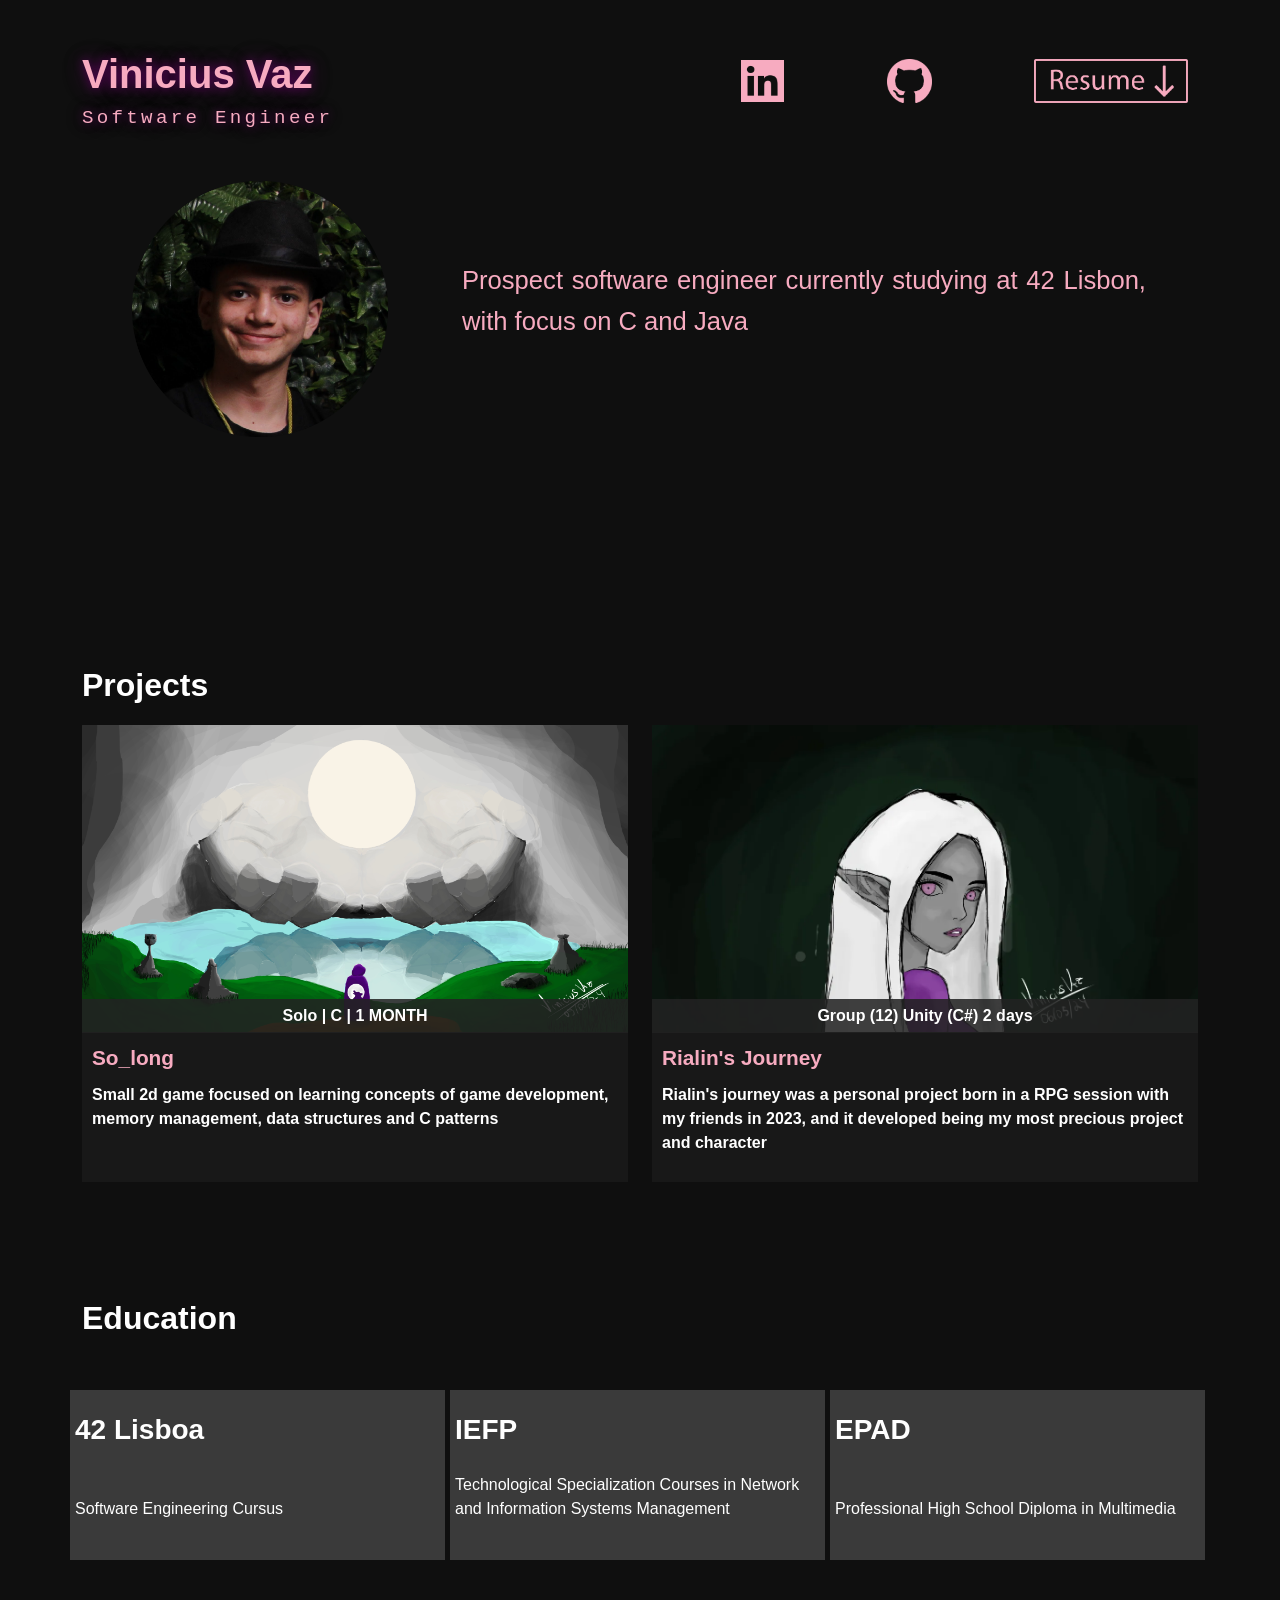
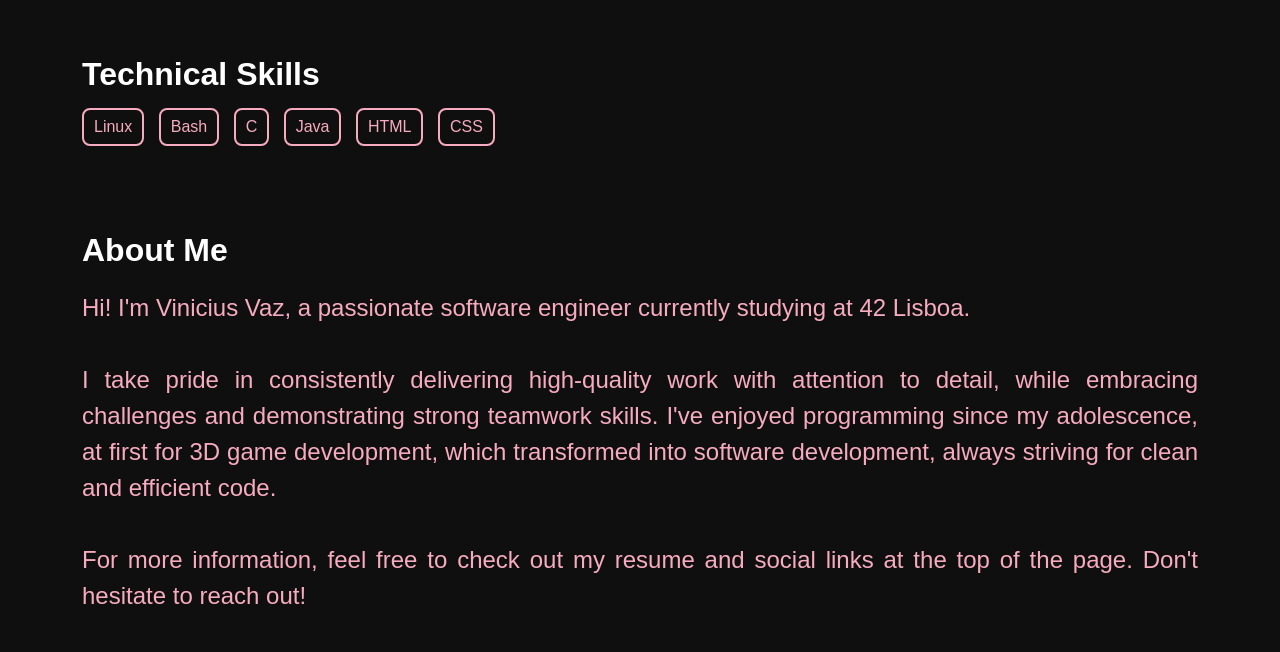
==== index.html @ 3fd7a165 "Add files via upload" ====
<!DOCTYPE html>
<html lang="en">
<head>
  <meta charset="UTF-8">
  <meta name="viewport" content="width=device-width, initial-scale=1.0">
  <title>Vinicius Vaz | Software Engineer Portfolio</title>
  <!-- Bootstrap CSS -->
  <link href="https://cdn.jsdelivr.net/npm/bootstrap@5.1.3/dist/css/bootstrap.min.css" rel="stylesheet">
  <link rel="icon" href="logo.ico" type="image/x-icon">
  <style>
    body {
      background-color: #0f0f0f;
      color: #f7abc0;
      font-family: Arial, Helvetica, sans-serif;
      padding-bottom: 3%;
    }

    .description-box .title a {
      color: #f7abc0;
      text-decoration: none;
    }

    .header_vinicius {
      font-size: 2.5rem;
      font-weight: bold;
      text-shadow: 0 0 10px rgba(128, 0, 128, 0.6), 0 0 20px rgba(128, 0, 128, 0.4), 0 0 30px rgba(128, 0, 128, 0.2);
    }

    .header_games {
        font-family: monospace;
        font-weight: 10;
        letter-spacing: 0.17em;
        font-size: larger;
        text-shadow: 0 0 10px rgba(128, 0, 128, 0.6), 0 0 20px rgba(128, 0, 128, 0.4), 0 0 30px rgba(128, 0, 128, 0.2);
    }

    .left-align {
        text-align: left;
        margin-top: 20px;
    }

    .row {
        margin-top: 0;
    }

    .col-md-12 {
        padding-top: 0;
        padding-bottom: 0;
        margin-top: 0;
    }

    .linkedin img{
        width: 100%;
        max-width: 30%;
        height: auto;
        transition: all 0.3s ease;
        margin-top: 0;
        margin-right: -9em;
    }

    .github img {
        width: 100%;
        max-width: 30%;
        height: auto;
        transition: all 0.3s ease;
        margin-top: 0;
        margin-right: -5em;
    }

    .resume img {
        width: 100%;
        max-width: 60%;
        height: auto;
        transition: all 0.3s ease;
        margin-top: 0;
    }

    .linkedin img, .github img, .resume img {
        transition: all 0.3s ease;
        margin-right: 10px;
    }

    .linkedin img:hover, .github img:hover, .resume img:hover {
        filter: brightness(1.5); 
        cursor: pointer;
    }

    @media (max-width: 576px) {
        .icon-container {
            margin-top: 10px;
        }
    }

    .pfp img {
      width: 100%;
      max-width: 16rem;
      height: auto;
    }

    .cover {
        font-size: 1.6rem;
        text-align: justify;
        line-height: 1.6;
        padding-right: 4rem;
    }

    .link img {
        width: 100%;
        max-width: 55rem;
        height: auto;
        margin-top: 1rem;
    }

    .projects_title {
        margin-top: 11rem;
        font-size: 2rem;
        font-weight: bold;
    }

    .link {
      margin-bottom: 2rem;
    }

    .image-container {
        position: relative;
    }

    .image-container img {
        width: 100%;
        height: auto;
    }

    .overlay {
        position: absolute;
        bottom: 9.3rem;
        left: 0;
        right: 0;
        background-color: rgba(34, 34, 34, 0.86);
        color: white;
        text-align: center;
        padding: 5px;
        font-weight: bold;
        z-index: 1;
    }

    .description-box {
        background-color: rgb(24, 24, 24);
        color: white;
        padding: 10px;
        text-align: left;
        font-weight: bold;
        width: 100%;
        height: 150px;
        max-height: 150px;
        overflow: hidden;
    }

    .description-box .title {
        font-size: 1.3rem;
        margin-bottom: 10px;
        font-weight: bold;
        color: #f7abc0;
    }

    .description-box .desc {
        font-size: 1rem;
        line-height: 1.5;
        overflow: hidden;
    }

    .education-cards-container {
        display: flex;
        flex-direction: column;
        align-items: center;
    }

    @media (min-width: 992px) {
        .education-cards-container {
            flex-direction: row;
            justify-content: space-between;
        }

        .education-card {
            flex: 1 1 30%;
            max-width: 30%;
            margin-bottom: 0;
            width: 70%;
        }
    }

    .education-card {
        background-color: rgb(58, 58, 58);
        color: white;
        padding: 2%;
        margin-bottom: 10px;
        max-width: 100%;
        min-height: 170px;
        display: flex;
        flex-direction: column;
        justify-content: space-between;
        margin-right: 5px;
        padding-left: 5px;
        padding-right: 5px;
    }

    .skill-box {
      display: inline-block;
      border: 2px solid #f7abc0;
      border-radius: 8px;
      padding: 5px 10px;
      margin-right: 10px;
      margin-top: 10px;
      color: #f7abc0;
    }

    .abt {
      font-size: x-large;
      text-align: justify;
    }
  </style>
</head>

<body>
  <div class="container">
    <!-- Header -->
    <div class="row align-items-center mt-4">
        <div class="col-md-6 left-align">
            <div class="header_vinicius">Vinicius Vaz</div>
            <div class="header_games">Software Engineer</div>
        </div>
        <div class="col-md-6 text-end text-md-end text-sm-start d-flex justify-content-end justify-content-sm-start align-items-center icon-container" style="margin-top: 5px;">
            <a href="https://www.linkedin.com/in/vinicius-vaz-02a966240/" class="linkedin" target="_blank"><img src="Linkedin.png" alt="LinkedIn"></a>
            <a href="https://github.com/zeromeia0" class="github" target="_blank"><img src="github.png" alt="GitHub"></a>
            <a href="Vinicius_Vaz_CV.pdf" class="resume" target="_blank"><img src="resume.png" alt="Resume"></a>
        </div>
    </div>

    <!-- Cover Letter -->
    <div class="row align-items-center mt-5">
      <div class="col-md-4 col-12 text-center pfp"><img src="pfp.png" alt="Profile Picture"></div>
      <div class="col-md-8 col-12 cover">
        <p>Prospect software engineer currently studying at 42 Lisbon, with focus on C and Java</p>
      </div>
    </div>

    <!-- Projects Section -->
    <div class="row mt-5">
        <div class="col-12 text-white projects_title">Projects</div>

        <div class="col-md-6 link">
            <div class="image-container">
                <img src="Rialin Statue Exported.jpg" alt="Project 1">
                <div class="overlay">Solo | C | 1 MONTH</div>
                <div class="description-box">
                    <div class="title"><a href="https://github.com/zeromeia0/so_long" target="_blank">So_long</a></div>
                    <div class="desc">Small 2d game focused on learning concepts of game development, memory management, data structures and C patterns</div>
                </div>
            </div>
        </div>

        <div class="col-md-6 link">
            <div class="image-container">
                <img src="Rialin Face.webp" alt="Project 2">
                <div class="overlay">Group (12) Unity (C#) 2 days</div>
                <div class="description-box">
                    <div class="title">Rialin's Journey</div>
                    <div class="desc">Rialin's journey was a personal project born in a RPG session with my friends in 2023, and it developed being my most precious project and character</div>
                </div>
            </div>
        </div>
    </div>

    <!-- Education Section -->
    <div class="row mt-5">
        <div class="col-12 text-white projects_title" style="margin-top: 2rem;">Education</div>
    </div>
    <div class="row mt-5 education-cards-container">
        <div class="col-12 col-md-4 education-card">
            <h3 style="font-weight: bold;">42 Lisboa</h3>
            <p>Software Engineering Cursus</p>
        </div>
        <div class="col-12 col-md-4 education-card">
            <h3 style="font-weight: bold;">IEFP</h3>
            <p>Technological Specialization Courses in Network and Information Systems Management</p>
        </div>
        <div class="col-12 col-md-4 education-card">
            <h3 style="font-weight: bold;">EPAD</h3>
            <p>Professional High School Diploma in Multimedia</p>
        </div>
    </div>

    <!-- Skills Section -->
    <div class="row mt-5 text-white skills">
        <div class="col-12 text-white projects_title" style="margin-top: 2rem;">Technical Skills</div>
        <div class="col-md-12">
          <div class="skill-box">Linux</div>
          <div class="skill-box">Bash</div>
          <div class="skill-box">C</div>
          <div class="skill-box">Java</div>
          <div class="skill-box">HTML</div>
          <div class="skill-box">CSS</div>
        </div>
    </div>

    <!-- About Me Section -->
    <div class="row mt-5 abt">
        <div class="col-12 text-white projects_title" style="margin-top: 2rem; padding-bottom: 1rem;">About Me</div>
        <div class="col-12">Hi! I'm Vinicius Vaz, a passionate software engineer currently studying at 42 Lisboa.<br><br>
          I take pride in consistently delivering high-quality work with attention to detail, while embracing challenges and demonstrating strong teamwork skills. I've enjoyed programming since my adolescence, at first for 3D game development, which transformed into software development, always striving for clean and efficient code.
          <br><br>For more information, feel free to check out my resume and social links at the top of the page. Don't hesitate to reach out!
        </div>
    </div>
  </div>

  <!-- Bootstrap JS -->
  <script src="https://cdn.jsdelivr.net/npm/bootstrap@5.1.3/dist/js/bootstrap.bundle.min.js"></script>
</body>
</html>
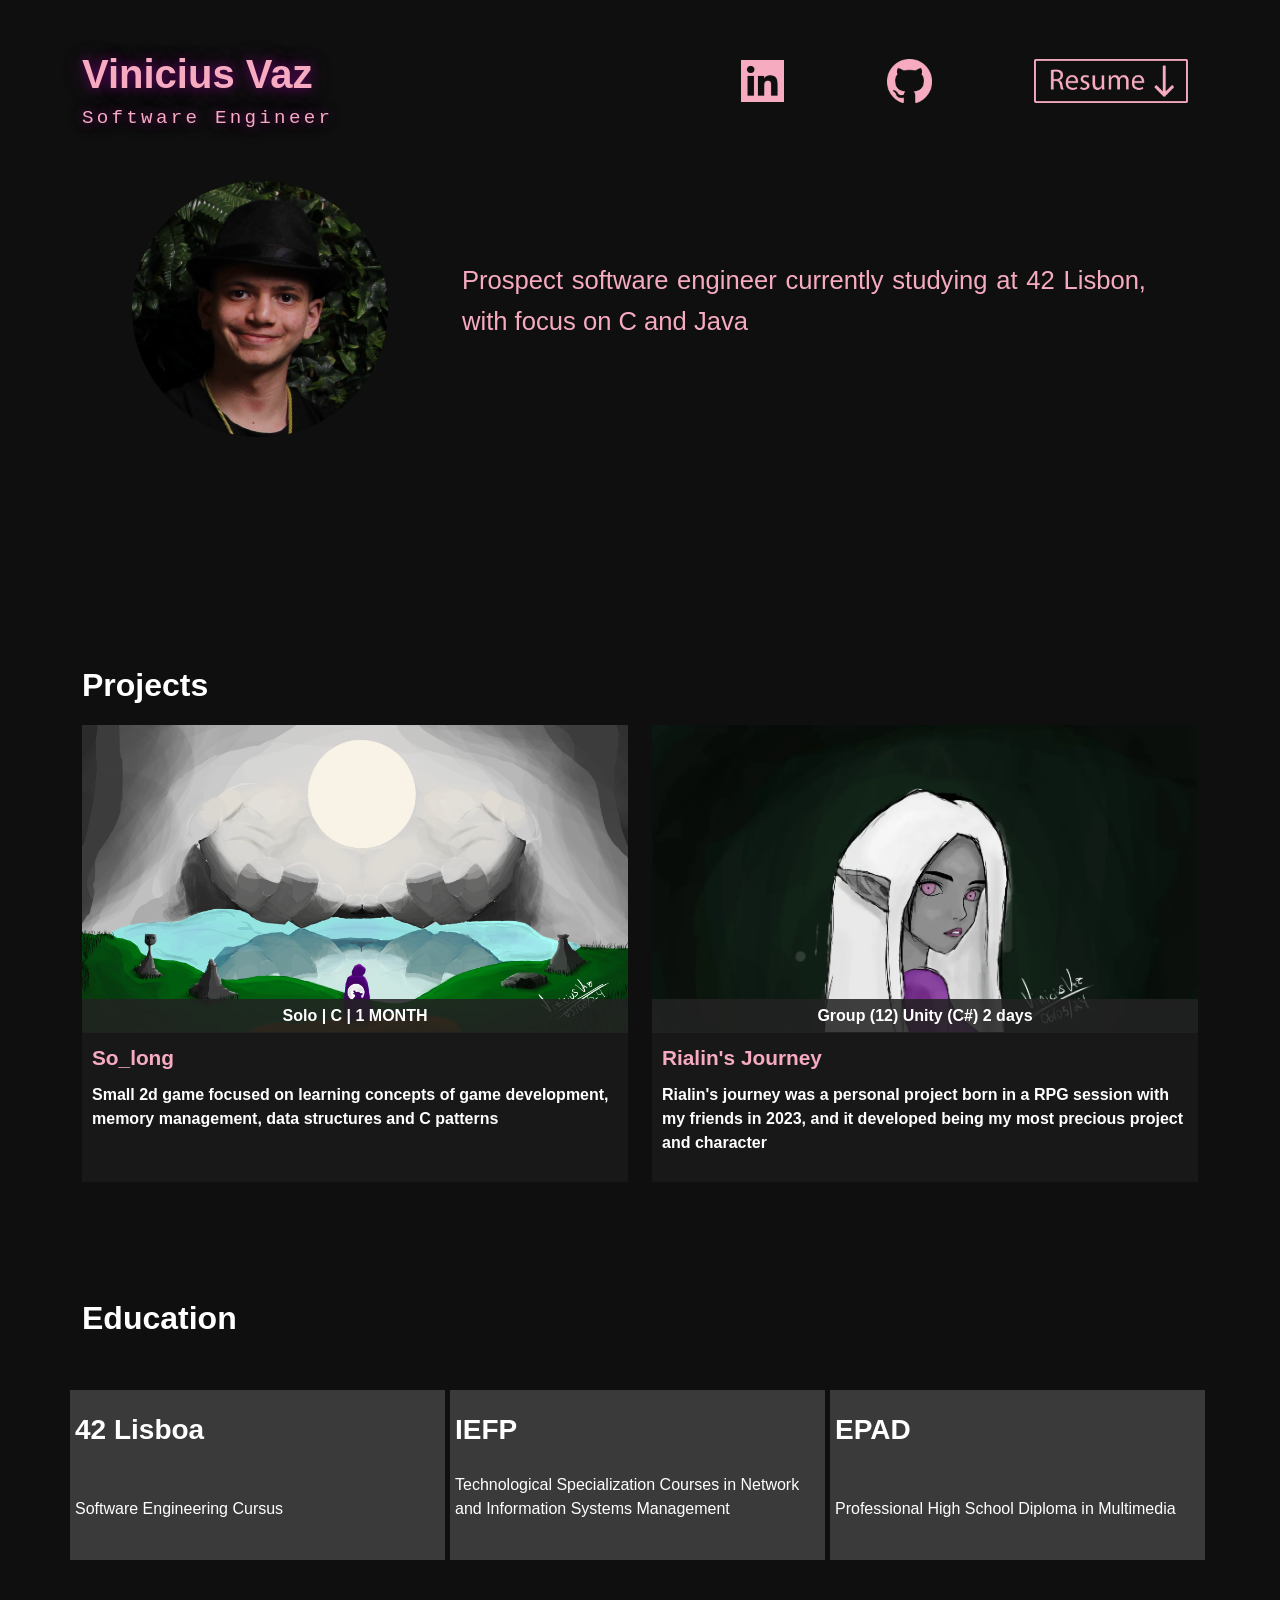
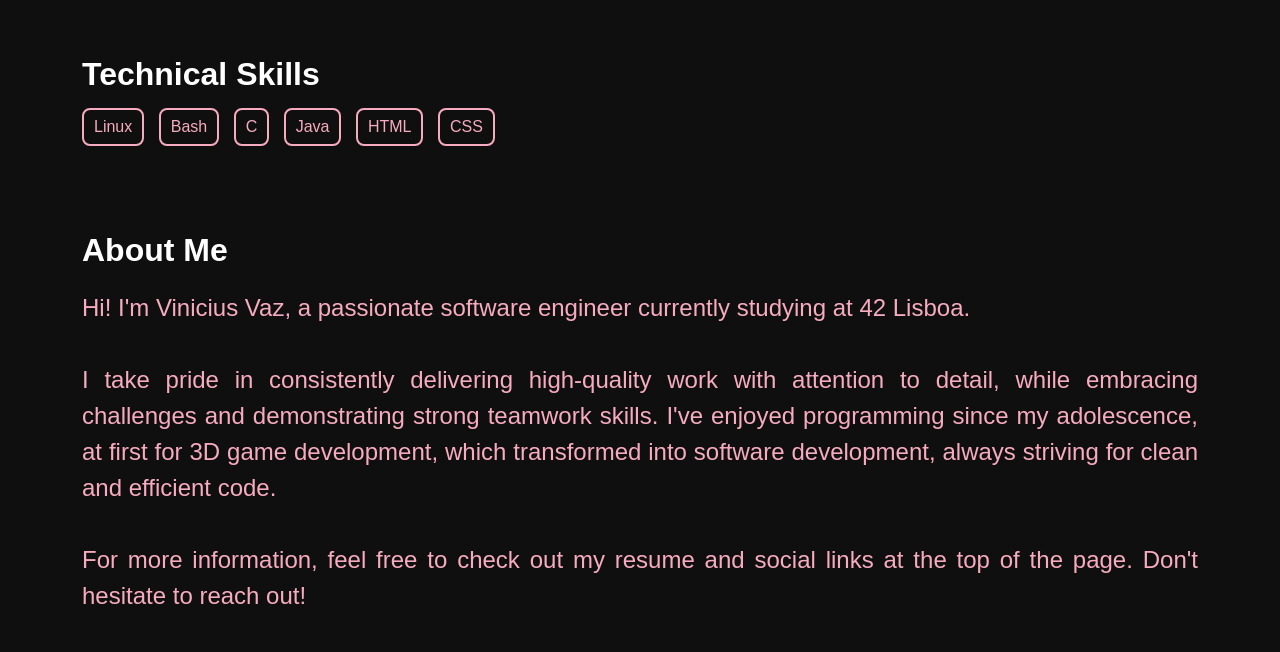
==== commit 73ddadff: "Update index.html" ====
--- a/index.html
+++ b/index.html
@@ -4,7 +4,7 @@
   <meta charset="UTF-8">
   <meta name="viewport" content="width=device-width, initial-scale=1.0">
   <title>Vinicius Vaz | Software Engineer Portfolio</title>
-  <!-- Bootstrap CSS -->
+  <!-- Bootstrap Stuff-->
   <link href="https://cdn.jsdelivr.net/npm/bootstrap@5.1.3/dist/css/bootstrap.min.css" rel="stylesheet">
   <link rel="icon" href="logo.ico" type="image/x-icon">
   <style>
@@ -235,7 +235,7 @@
         </div>
     </div>
 
-    <!-- Cover Letter -->
+    <!-- Cover-->
     <div class="row align-items-center mt-5">
       <div class="col-md-4 col-12 text-center pfp"><img src="pfp.png" alt="Profile Picture"></div>
       <div class="col-md-8 col-12 cover">
@@ -243,7 +243,7 @@
       </div>
     </div>
 
-    <!-- Projects Section -->
+    <!-- Projects -->
     <div class="row mt-5">
         <div class="col-12 text-white projects_title">Projects</div>
 
@@ -270,7 +270,7 @@
         </div>
     </div>
 
-    <!-- Education Section -->
+    <!-- Education-->
     <div class="row mt-5">
         <div class="col-12 text-white projects_title" style="margin-top: 2rem;">Education</div>
     </div>
@@ -289,7 +289,7 @@
         </div>
     </div>
 
-    <!-- Skills Section -->
+    <!-- Skills-->
     <div class="row mt-5 text-white skills">
         <div class="col-12 text-white projects_title" style="margin-top: 2rem;">Technical Skills</div>
         <div class="col-md-12">
@@ -302,7 +302,7 @@
         </div>
     </div>
 
-    <!-- About Me Section -->
+    <!-- About Me -->
     <div class="row mt-5 abt">
         <div class="col-12 text-white projects_title" style="margin-top: 2rem; padding-bottom: 1rem;">About Me</div>
         <div class="col-12">Hi! I'm Vinicius Vaz, a passionate software engineer currently studying at 42 Lisboa.<br><br>
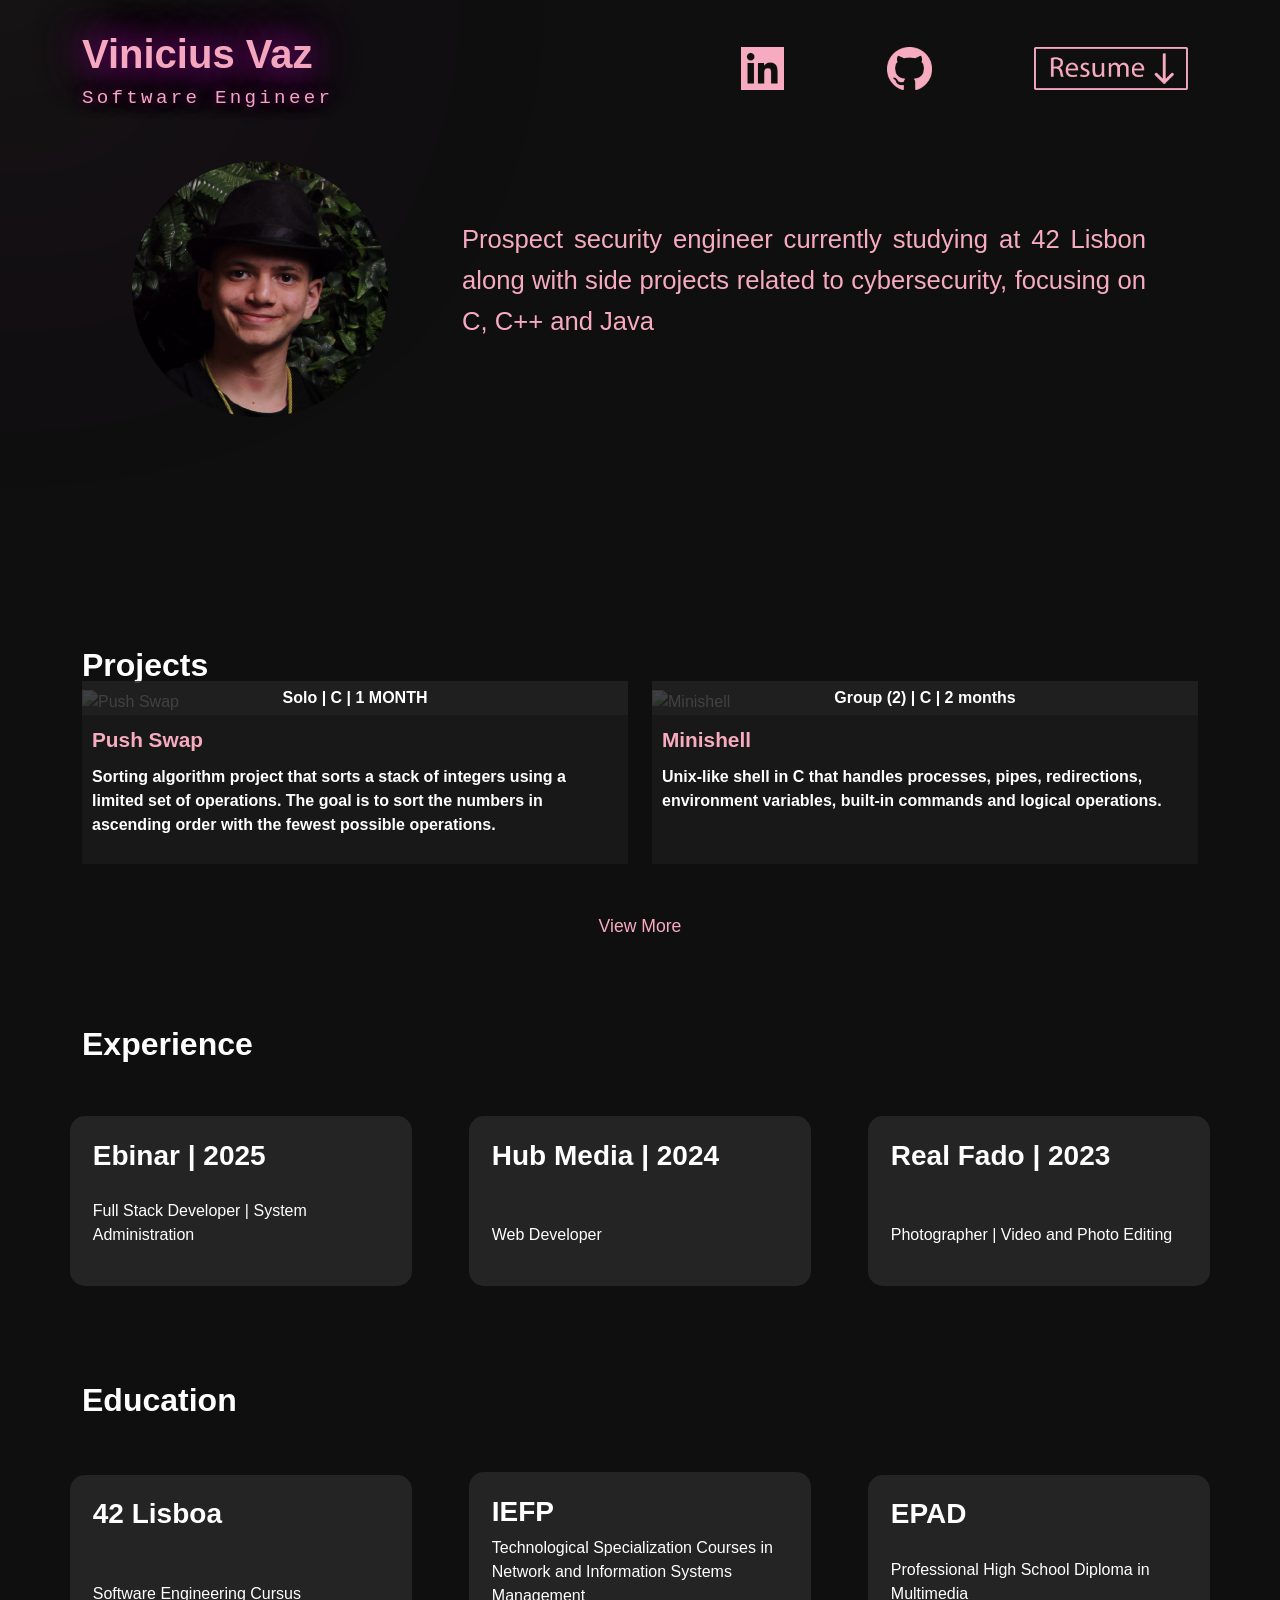
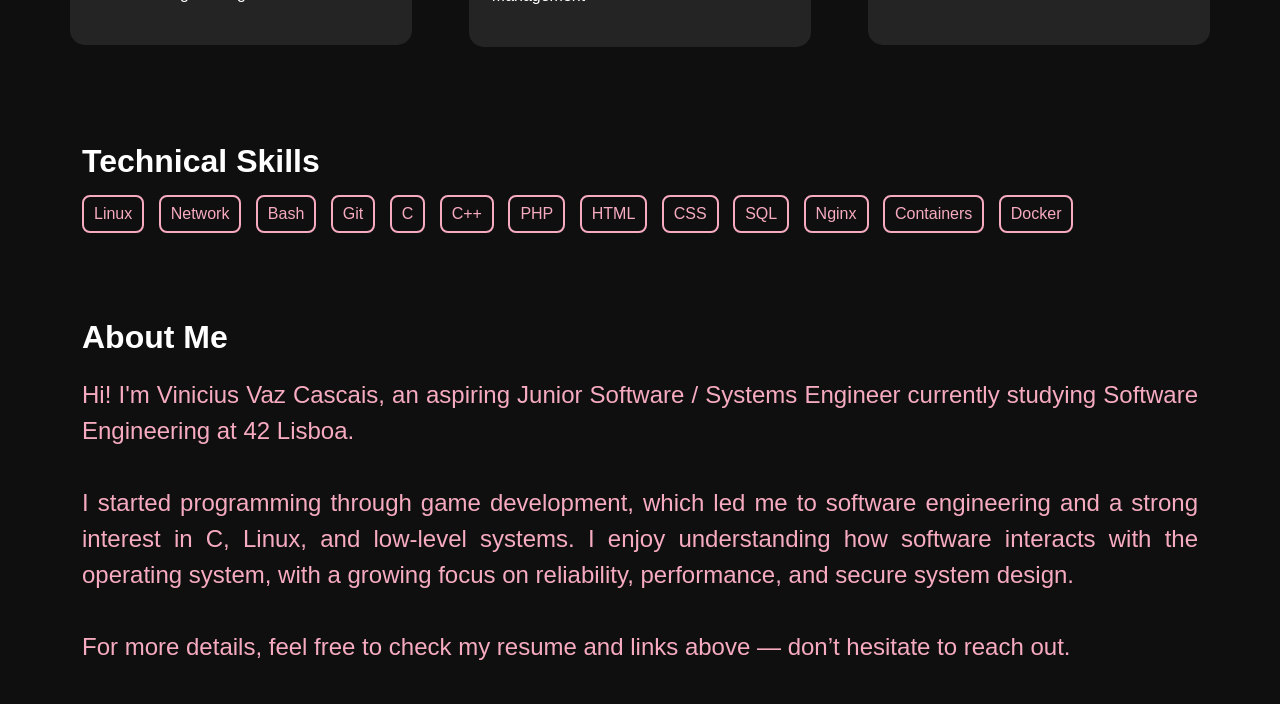
==== commit 05bbb9e0: "Refactor index.html structure and styles" ====
--- a/index.html
+++ b/index.html
@@ -1,12 +1,11 @@
 <!DOCTYPE html>
 <html lang="en">
 <head>
-  <meta charset="UTF-8">
-  <meta name="viewport" content="width=device-width, initial-scale=1.0">
+  <meta charset="UTF-8" />
+  <meta name="viewport" content="width=device-width, initial-scale=1.0"/>
   <title>Vinicius Vaz | Software Engineer Portfolio</title>
-  <!-- Bootstrap Stuff-->
-  <link href="https://cdn.jsdelivr.net/npm/bootstrap@5.1.3/dist/css/bootstrap.min.css" rel="stylesheet">
-  <link rel="icon" href="logo.ico" type="image/x-icon">
+  <link href="https://cdn.jsdelivr.net/npm/bootstrap@5.1.3/dist/css/bootstrap.min.css" rel="stylesheet"/>
+  <link rel="icon" href="logo.ico" type="image/x-icon"/>
   <style>
     body {
       background-color: #0f0f0f;
@@ -14,195 +13,119 @@
       font-family: Arial, Helvetica, sans-serif;
       padding-bottom: 3%;
     }
-
-    .description-box .title a {
-      color: #f7abc0;
-      text-decoration: none;
-    }
-
     .header_vinicius {
       font-size: 2.5rem;
       font-weight: bold;
-      text-shadow: 0 0 10px rgba(128, 0, 128, 0.6), 0 0 20px rgba(128, 0, 128, 0.4), 0 0 30px rgba(128, 0, 128, 0.2);
-    }
-
+      text-shadow: 0 0 30px rgba(128, 0, 128, 0.9),
+                   0 0 40px rgba(128, 0, 128, 0.7),
+                   0 0 50px rgba(128, 0, 128, 0.5);
+    }
     .header_games {
-        font-family: monospace;
-        font-weight: 10;
-        letter-spacing: 0.17em;
-        font-size: larger;
-        text-shadow: 0 0 10px rgba(128, 0, 128, 0.6), 0 0 20px rgba(128, 0, 128, 0.4), 0 0 30px rgba(128, 0, 128, 0.2);
-    }
-
-    .left-align {
-        text-align: left;
-        margin-top: 20px;
-    }
-
-    .row {
-        margin-top: 0;
-    }
-
-    .col-md-12 {
-        padding-top: 0;
-        padding-bottom: 0;
-        margin-top: 0;
-    }
-
-    .linkedin img{
-        width: 100%;
-        max-width: 30%;
-        height: auto;
-        transition: all 0.3s ease;
-        margin-top: 0;
-        margin-right: -9em;
-    }
-
-    .github img {
-        width: 100%;
-        max-width: 30%;
-        height: auto;
-        transition: all 0.3s ease;
-        margin-top: 0;
-        margin-right: -5em;
-    }
-
+      font-family: monospace;
+      letter-spacing: 0.17em;
+      font-size: larger;
+      text-shadow: 0 0 10px rgba(128, 0, 128, 0.6),
+                   0 0 20px rgba(128, 0, 128, 0.4),
+                   0 0 30px rgba(128, 0, 128, 0.2);
+    }
+    .linkedin img, .github img, .resume img {
+      max-width: 30%;
+      height: auto;
+      margin-right: 10px;
+      transition: 0.3s ease;
+    }
     .resume img {
-        width: 100%;
-        max-width: 60%;
-        height: auto;
-        transition: all 0.3s ease;
-        margin-top: 0;
-    }
-
-    .linkedin img, .github img, .resume img {
-        transition: all 0.3s ease;
-        margin-right: 10px;
-    }
-
+      max-width: 60%;
+    }
     .linkedin img:hover, .github img:hover, .resume img:hover {
-        filter: brightness(1.5); 
-        cursor: pointer;
-    }
-
-    @media (max-width: 576px) {
-        .icon-container {
-            margin-top: 10px;
-        }
-    }
-
+      filter: brightness(1.5);
+      cursor: pointer;
+    }
     .pfp img {
+      max-width: 16rem;
       width: 100%;
-      max-width: 16rem;
-      height: auto;
-    }
-
+    }
     .cover {
-        font-size: 1.6rem;
-        text-align: justify;
-        line-height: 1.6;
-        padding-right: 4rem;
-    }
-
-    .link img {
-        width: 100%;
-        max-width: 55rem;
-        height: auto;
-        margin-top: 1rem;
-    }
-
+      font-size: 1.6rem;
+      text-align: justify;
+      line-height: 1.6;
+      padding-right: 4rem;
+    }
     .projects_title {
-        margin-top: 11rem;
-        font-size: 2rem;
-        font-weight: bold;
-    }
-
+      margin-top: 11rem;
+      font-size: 2rem;
+      font-weight: bold;
+    }
     .link {
       margin-bottom: 2rem;
     }
-
     .image-container {
-        position: relative;
-    }
-
+      position: relative;
+    }
     .image-container img {
-        width: 100%;
-        height: auto;
-    }
-
+      width: 100%;
+      height: auto;
+    }
     .overlay {
-        position: absolute;
-        bottom: 9.3rem;
-        left: 0;
-        right: 0;
-        background-color: rgba(34, 34, 34, 0.86);
-        color: white;
-        text-align: center;
-        padding: 5px;
-        font-weight: bold;
-        z-index: 1;
-    }
-
+      position: absolute;
+      bottom: 9.3rem;
+      left: 0;
+      right: 0;
+      background-color: rgba(34, 34, 34, 0.86);
+      color: white;
+      text-align: center;
+      padding: 5px;
+      font-weight: bold;
+      z-index: 1;
+    }
     .description-box {
-        background-color: rgb(24, 24, 24);
-        color: white;
-        padding: 10px;
-        text-align: left;
-        font-weight: bold;
-        width: 100%;
-        height: 150px;
-        max-height: 150px;
-        overflow: hidden;
-    }
-
+      background-color: rgb(24, 24, 24);
+      
+      padding: 10px;
+      text-align: left;
+      font-weight: bold;
+      height: 150px;
+      overflow: hidden;
+    }
     .description-box .title {
-        font-size: 1.3rem;
-        margin-bottom: 10px;
-        font-weight: bold;
-        color: #f7abc0;
-    }
-
+      font-size: 1.3rem;
+      margin-bottom: 10px;
+      color: #f7abc0;
+    }
+    .description-box .title a {
+      color: #f7abc0;
+      text-decoration: none;
+    }
     .description-box .desc {
-        font-size: 1rem;
-        line-height: 1.5;
-        overflow: hidden;
-    }
-
+      font-size: 1rem;
+      line-height: 1.5;
+    }
     .education-cards-container {
-        display: flex;
-        flex-direction: column;
-        align-items: center;
-    }
-
+      display: flex;
+      flex-direction: column;
+      align-items: center;
+    }
     @media (min-width: 992px) {
-        .education-cards-container {
-            flex-direction: row;
-            justify-content: space-between;
-        }
-
-        .education-card {
-            flex: 1 1 30%;
-            max-width: 30%;
-            margin-bottom: 0;
-            width: 70%;
-        }
-    }
-
+      .education-cards-container {
+        flex-direction: row;
+        justify-content: space-between;
+      }
+      .education-card {
+        flex: 1 1 30%;
+        max-width: 30%;
+      }
+    }
     .education-card {
-        background-color: rgb(58, 58, 58);
-        color: white;
-        padding: 2%;
-        margin-bottom: 10px;
-        max-width: 100%;
-        min-height: 170px;
-        display: flex;
-        flex-direction: column;
-        justify-content: space-between;
-        margin-right: 5px;
-        padding-left: 5px;
-        padding-right: 5px;
-    }
-
+      background-color: rgba(58, 58, 58, 0.5);
+      color: white;
+      padding: 2%;
+      margin-bottom: 10px;
+      border-radius: 15px;
+      min-height: 170px;
+      display: flex;
+      flex-direction: column;
+      justify-content: space-between;
+    }
     .skill-box {
       display: inline-block;
       border: 2px solid #f7abc0;
@@ -212,107 +135,208 @@
       margin-top: 10px;
       color: #f7abc0;
     }
-
     .abt {
       font-size: x-large;
       text-align: justify;
     }
+    #toggle-projects-btn {
+      background-color: transparent;
+      color: #f7abc0;
+      border: none;
+      font-size: 1.1rem;
+      cursor: pointer;
+      transition: color 0.3s ease, filter 0.3s ease;
+    }
+    
+    #toggle-projects-btn:hover {
+      color: white;
+      filter: brightness(1.5);
+    }
+  #cursor-light {
+  position: fixed;
+  top: 0;
+  left: 0;
+  width: 100%;
+  height: 100%;
+  pointer-events: none;
+  border-radius: 50%;
+  background: radial-gradient(
+    circle,
+    rgba(247, 171, 192, 0.03) 0%,
+    rgba(128, 0, 128, 0.03) 40%,
+    rgba(0, 0, 0, 0) 70%
+  );
+  filter: blur(35px);
+  transform: translate(-50%, -50%);
+    z-index: 0;
+   transition: background 0.2s ease-out;
+  }
   </style>
 </head>
-
 <body>
+  <div id="cursor-light"></div>
   <div class="container">
     <!-- Header -->
     <div class="row align-items-center mt-4">
-        <div class="col-md-6 left-align">
-            <div class="header_vinicius">Vinicius Vaz</div>
-            <div class="header_games">Software Engineer</div>
-        </div>
-        <div class="col-md-6 text-end text-md-end text-sm-start d-flex justify-content-end justify-content-sm-start align-items-center icon-container" style="margin-top: 5px;">
-            <a href="https://www.linkedin.com/in/vinicius-vaz-02a966240/" class="linkedin" target="_blank"><img src="Linkedin.png" alt="LinkedIn"></a>
-            <a href="https://github.com/zeromeia0" class="github" target="_blank"><img src="github.png" alt="GitHub"></a>
-            <a href="Vinicius_Vaz_CV.pdf" class="resume" target="_blank"><img src="resume.png" alt="Resume"></a>
-        </div>
-    </div>
-
-    <!-- Cover-->
+      <div class="col-md-6 text-start">
+        <div class="header_vinicius">Vinicius Vaz</div>
+        <div class="header_games">Software Engineer</div>
+      </div>
+      <div class="col-md-6 text-end d-flex justify-content-end align-items-center">
+        <a href="https://www.linkedin.com/in/vinicius-vaz-02a966240/" class="linkedin" target="_blank"><img src="Linkedin.png" alt="LinkedIn"></a>
+        <a href="https://github.com/zeromeia0" class="github" target="_blank"><img src="github.png" alt="GitHub"></a>
+        <a href="Vinicius_Vaz_Cascais_Resume_2026.pdf" class="resume" target="_blank"><img src="resume.png" alt="Resume"></a>
+      </div>
+    </div>
+    <!-- Cover -->
     <div class="row align-items-center mt-5">
       <div class="col-md-4 col-12 text-center pfp"><img src="pfp.png" alt="Profile Picture"></div>
       <div class="col-md-8 col-12 cover">
-        <p>Prospect software engineer currently studying at 42 Lisbon, with focus on C and Java</p>
-      </div>
-    </div>
-
+        <p>Prospect security engineer currently studying at 42 Lisbon along with side projects related to cybersecurity, focusing on C, C++ and Java</p>
+      </div>
+    </div>
     <!-- Projects -->
+    <div class="row mt-5 text-white">
+      <div class="col-12 projects_title">Projects</div>
+      <!-- First 2 Projects -->
+      <div class="col-md-6 link">
+        <div class="image-container">
+          <img src="push_swap_visualizer.gif" alt="Push Swap">
+          <div class="overlay">Solo | C | 1 MONTH</div>
+          <div class="description-box">
+            <div class="title"><a href="https://github.com/zeromeia0/push_swap" target="_blank">Push Swap</a></div>
+            <div class="desc">Sorting algorithm project that sorts a stack of integers using a limited set of operations. The goal is to sort the numbers in ascending order with the fewest possible operations.</div>
+          </div>
+        </div>
+      </div>
+      <div class="col-md-6 link">
+        <div class="image-container">
+          <img src="last_minishell.gif" alt="Minishell">
+          <div class="overlay">Group (2) | C | 2 months</div>
+          <div class="description-box">
+            <div class="title"><a href="https://github.com/zeromeia0/minishell" target="_blank">Minishell</a></div>
+            <div class="desc">Unix-like shell in C that handles processes, pipes, redirections, environment variables, built-in commands and logical operations.</div>
+          </div>
+        </div>
+      </div>
+      <!-- Hidden More Projects -->
+      <div id="more-projects" class="row" style="display: none;">
+        <div class="col-md-6 link">
+          <div class="image-container">
+            <img src="philo.gif" alt="Push Swap">
+            <div class="overlay">Solo | C | 2 weeks</div>
+            <div class="description-box">
+              <div class="title"><a href="https://github.com/zeromeia0/philosophers" target="_blank">Philosophers</a></div>
+              <div class="desc">Multi-thread program regarding the philosopher in the dinning table problem.</div>
+            </div>
+          </div>
+        </div>
+        <div class="col-md-6 link">
+          <div class="image-container">
+            <img src="so_long.gif" alt="So_long">
+            <div class="overlay">Solo | C | 1 months</div>
+            <div class="description-box">
+              <div class="title"><a href="https://github.com/zeromeia0/so_long" target="_blank">So_long</a></div>
+              <div class="desc"> small 2D game with minilibx library working with 
+                            textures, sprites, and some other gameplay elements.</div>
+            </div>
+          </div>
+        </div>
+      </div>
+      <!-- View More/Less Button -->
+      <div class="col-12 text-center mt-3">
+        <button id="toggle-projects-btn">View More</button>
+      </div>
+    </div>
+    <!-- Work Experience -->
+    <div class="row mt-5 text-white">
+      <div class="col-12 projects_title" style="margin-top: 2rem;">Experience</div>
+    </div>
+    <div class="row mt-5 education-cards-container">
+      <div class="col-12 col-md-4 education-card">
+        <h3 style="font-weight: bold;">Ebinar | 2025</h3>
+        <p>Full Stack Developer | System Administration</p>
+      </div>
+      <div class="col-12 col-md-4 education-card">
+        <h3 style="font-weight: bold;">Hub Media | 2024</h3>
+        <p>Web Developer</p>
+      </div>
+      <div class="col-12 col-md-4 education-card">
+        <h3 style="font-weight: bold;">Real Fado | 2023</h3>
+        <p>Photographer | Video and Photo Editing</p>
+      </div>
+    </div>
+    
+    <!-- Education -->
+    <div class="row mt-5 text-white">
+      <div class="col-12 projects_title" style="margin-top: 2rem;">Education</div>
+    </div>
+    <div class="row mt-5 education-cards-container">
+      <div class="col-12 col-md-4 education-card">
+        <h3 style="font-weight: bold;">42 Lisboa</h3>
+        <p>Software Engineering Cursus</p>
+      </div>
+      <div class="col-12 col-md-4 education-card">
+        <h3 style="font-weight: bold;">IEFP</h3>
+        <p>Technological Specialization Courses in Network and Information Systems Management</p>
+      </div>
+      <div class="col-12 col-md-4 education-card">
+        <h3 style="font-weight: bold;">EPAD</h3>
+        <p>Professional High School Diploma in Multimedia</p>
+      </div>
+    </div>
+    <!-- Skills -->
     <div class="row mt-5">
-        <div class="col-12 text-white projects_title">Projects</div>
-
-        <div class="col-md-6 link">
-            <div class="image-container">
-                <img src="Rialin Statue Exported.jpg" alt="Project 1">
-                <div class="overlay">Solo | C | 1 MONTH</div>
-                <div class="description-box">
-                    <div class="title"><a href="https://github.com/zeromeia0/so_long" target="_blank">So_long</a></div>
-                    <div class="desc">Small 2d game focused on learning concepts of game development, memory management, data structures and C patterns</div>
-                </div>
-            </div>
-        </div>
-
-        <div class="col-md-6 link">
-            <div class="image-container">
-                <img src="Rialin Face.webp" alt="Project 2">
-                <div class="overlay">Group (12) Unity (C#) 2 days</div>
-                <div class="description-box">
-                    <div class="title">Rialin's Journey</div>
-                    <div class="desc">Rialin's journey was a personal project born in a RPG session with my friends in 2023, and it developed being my most precious project and character</div>
-                </div>
-            </div>
-        </div>
-    </div>
-
-    <!-- Education-->
-    <div class="row mt-5">
-        <div class="col-12 text-white projects_title" style="margin-top: 2rem;">Education</div>
-    </div>
-    <div class="row mt-5 education-cards-container">
-        <div class="col-12 col-md-4 education-card">
-            <h3 style="font-weight: bold;">42 Lisboa</h3>
-            <p>Software Engineering Cursus</p>
-        </div>
-        <div class="col-12 col-md-4 education-card">
-            <h3 style="font-weight: bold;">IEFP</h3>
-            <p>Technological Specialization Courses in Network and Information Systems Management</p>
-        </div>
-        <div class="col-12 col-md-4 education-card">
-            <h3 style="font-weight: bold;">EPAD</h3>
-            <p>Professional High School Diploma in Multimedia</p>
-        </div>
-    </div>
-
-    <!-- Skills-->
-    <div class="row mt-5 text-white skills">
-        <div class="col-12 text-white projects_title" style="margin-top: 2rem;">Technical Skills</div>
-        <div class="col-md-12">
-          <div class="skill-box">Linux</div>
-          <div class="skill-box">Bash</div>
-          <div class="skill-box">C</div>
-          <div class="skill-box">Java</div>
-          <div class="skill-box">HTML</div>
-          <div class="skill-box">CSS</div>
-        </div>
-    </div>
-
+      <div class="col-12 projects_title text-white" style="margin-top: 2rem;">Technical Skills</div>
+      <div class="col-md-12">
+        <div class="skill-box">Linux</div>
+        <div class="skill-box">Network</div>
+        <div class="skill-box">Bash</div>
+        <div class="skill-box">Git</div>
+        <div class="skill-box">C</div>
+        <div class="skill-box">C++</div>
+        <div class="skill-box">PHP</div>
+        <div class="skill-box">HTML</div>
+        <div class="skill-box">CSS</div>
+        <div class="skill-box">SQL</div>
+        <div class="skill-box">Nginx</div>
+        <div class="skill-box">Containers</div>
+        <div class="skill-box">Docker</div>
+      </div>
+    </div>
     <!-- About Me -->
     <div class="row mt-5 abt">
-        <div class="col-12 text-white projects_title" style="margin-top: 2rem; padding-bottom: 1rem;">About Me</div>
-        <div class="col-12">Hi! I'm Vinicius Vaz, a passionate software engineer currently studying at 42 Lisboa.<br><br>
-          I take pride in consistently delivering high-quality work with attention to detail, while embracing challenges and demonstrating strong teamwork skills. I've enjoyed programming since my adolescence, at first for 3D game development, which transformed into software development, always striving for clean and efficient code.
-          <br><br>For more information, feel free to check out my resume and social links at the top of the page. Don't hesitate to reach out!
-        </div>
+      <div class="col-12 projects_title text-white" style="margin-top: 2rem; padding-bottom: 1rem;">About Me</div>
+<div class="col-12">
+  Hi! I'm Vinicius Vaz Cascais, an aspiring
+  Junior Software / Systems Engineer currently studying
+  Software Engineering at 42 Lisboa.<br><br>
+  I started programming through game development, which led me to software
+  engineering and a strong interest in C, Linux, and low-level systems.
+  I enjoy understanding how software interacts with the operating system, with a
+  growing focus on reliability, performance, and secure system design.<br><br>
+  For more details, feel free to check my resume and links above — don’t hesitate
+  to reach out.
+</div>
     </div>
   </div>
-
-  <!-- Bootstrap JS -->
-  <script src="https://cdn.jsdelivr.net/npm/bootstrap@5.1.3/dist/js/bootstrap.bundle.min.js"></script>
+  <!-- JS -->
+  <script>
+const cursorLight = document.getElementById("cursor-light");
+// Cursor glow
+document.addEventListener("mousemove", (e) => {
+  cursorLight.style.top = `${e.clientY}px`;
+  cursorLight.style.left = `${e.clientX}px`;
+});
+// Toggle projects button
+const toggleBtn = document.getElementById('toggle-projects-btn');
+const moreProjects = document.getElementById('more-projects');
+let isExpanded = false;
+toggleBtn.addEventListener('click', () => {
+  isExpanded = !isExpanded;
+  moreProjects.style.display = isExpanded ? 'flex' : 'none';
+  toggleBtn.textContent = isExpanded ? 'View Less' : 'View More';
+});
+  </script>
 </body>
 </html>
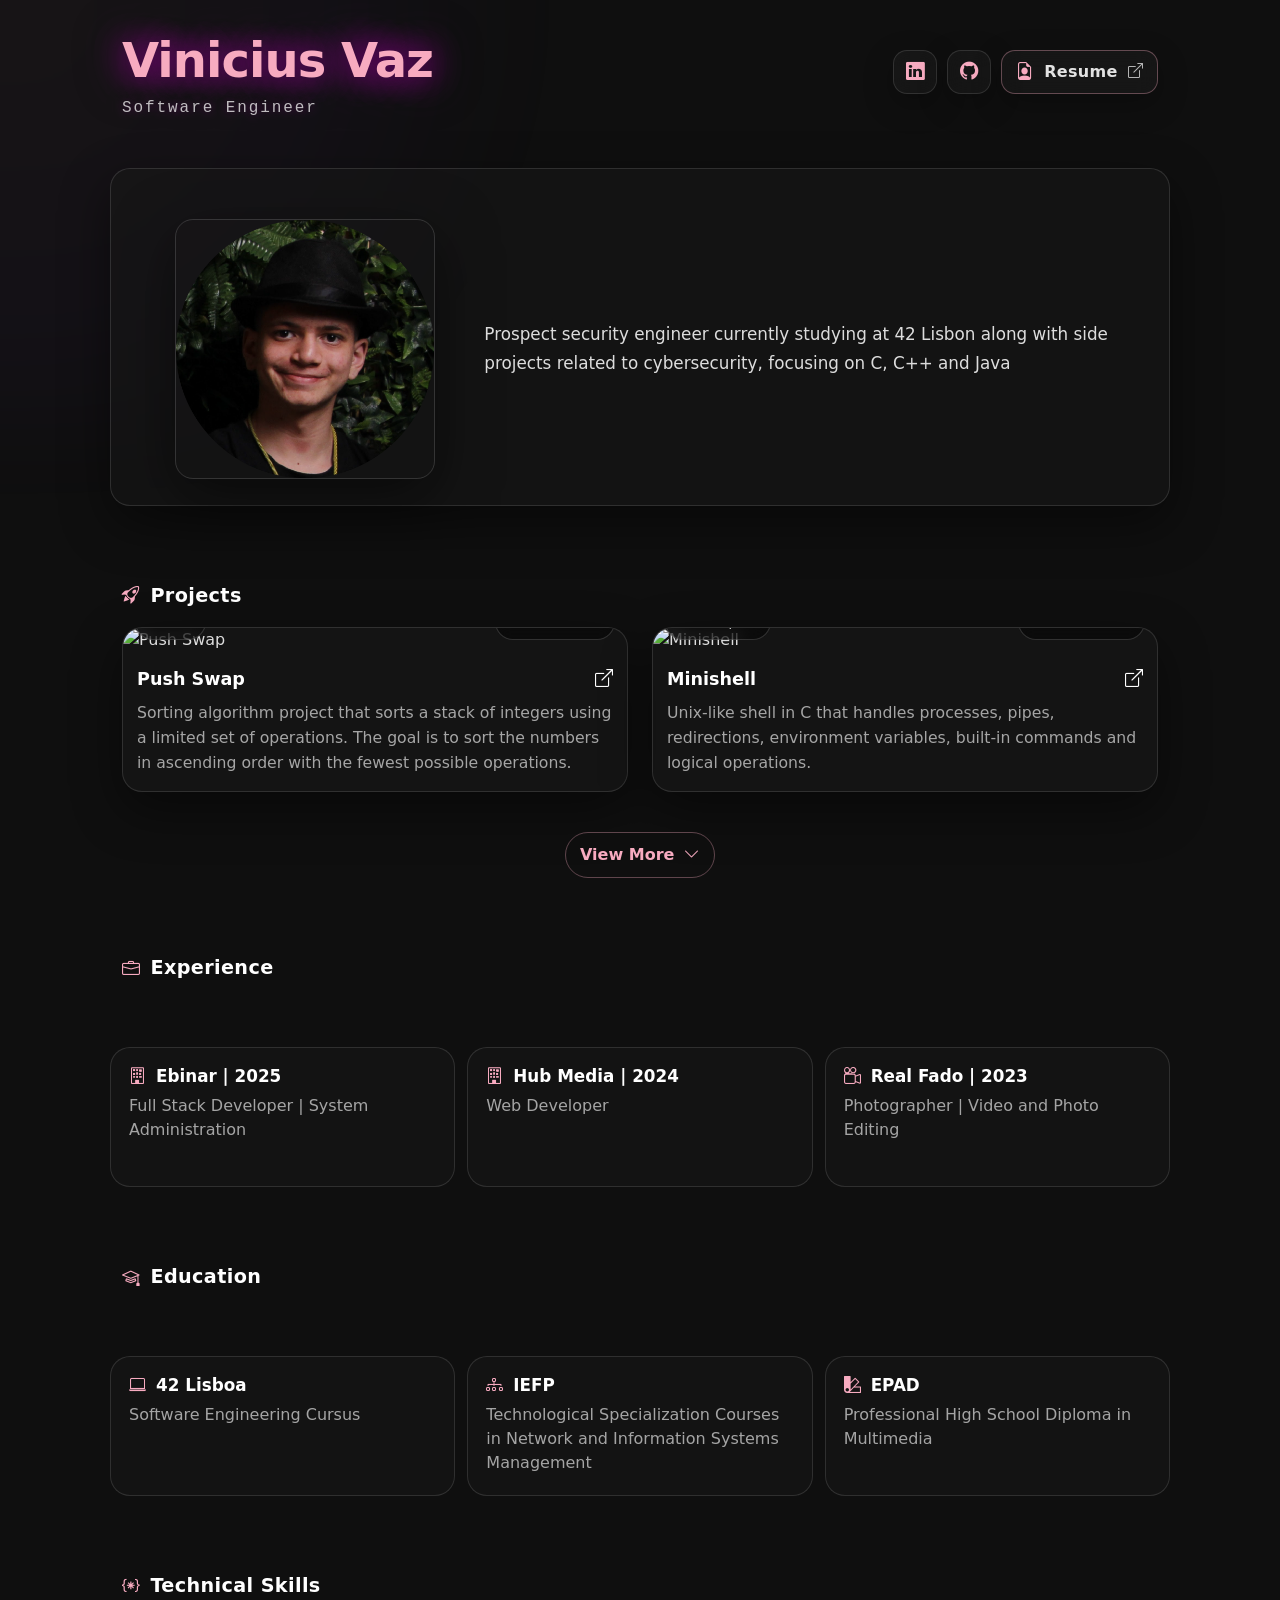
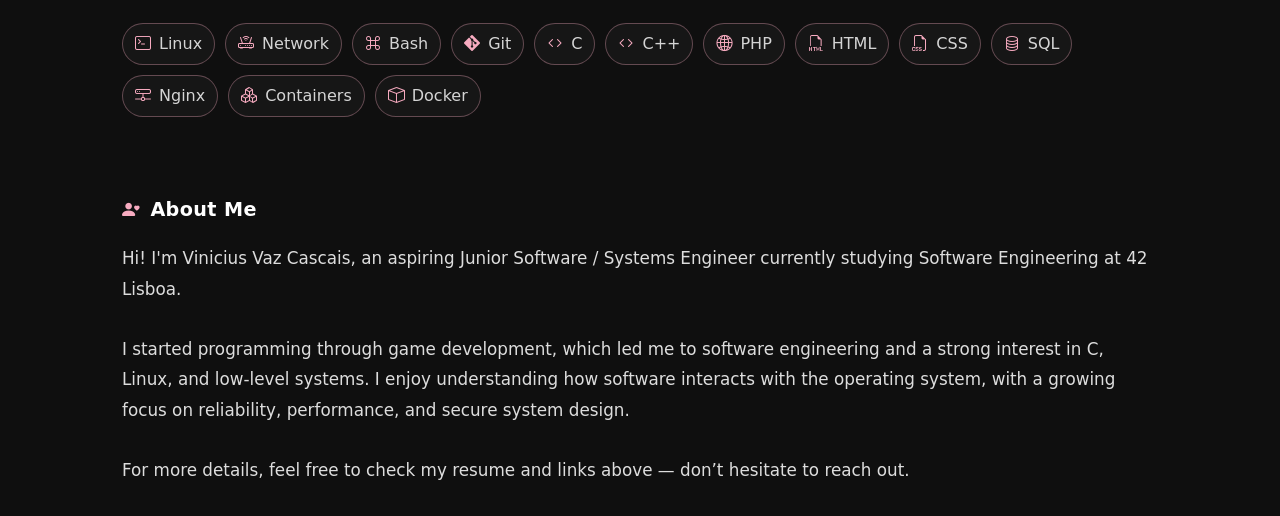
==== commit 479fb511: "vice coded a bit of the website" ====
--- a/index.html
+++ b/index.html
@@ -1,342 +1,240 @@
-<!DOCTYPE html>
-<html lang="en">
-<head>
-  <meta charset="UTF-8" />
-  <meta name="viewport" content="width=device-width, initial-scale=1.0"/>
-  <title>Vinicius Vaz | Software Engineer Portfolio</title>
-  <link href="https://cdn.jsdelivr.net/npm/bootstrap@5.1.3/dist/css/bootstrap.min.css" rel="stylesheet"/>
-  <link rel="icon" href="logo.ico" type="image/x-icon"/>
-  <style>
-    body {
-      background-color: #0f0f0f;
-      color: #f7abc0;
-      font-family: Arial, Helvetica, sans-serif;
-      padding-bottom: 3%;
-    }
-    .header_vinicius {
-      font-size: 2.5rem;
-      font-weight: bold;
-      text-shadow: 0 0 30px rgba(128, 0, 128, 0.9),
-                   0 0 40px rgba(128, 0, 128, 0.7),
-                   0 0 50px rgba(128, 0, 128, 0.5);
-    }
-    .header_games {
-      font-family: monospace;
-      letter-spacing: 0.17em;
-      font-size: larger;
-      text-shadow: 0 0 10px rgba(128, 0, 128, 0.6),
-                   0 0 20px rgba(128, 0, 128, 0.4),
-                   0 0 30px rgba(128, 0, 128, 0.2);
-    }
-    .linkedin img, .github img, .resume img {
-      max-width: 30%;
-      height: auto;
-      margin-right: 10px;
-      transition: 0.3s ease;
-    }
-    .resume img {
-      max-width: 60%;
-    }
-    .linkedin img:hover, .github img:hover, .resume img:hover {
-      filter: brightness(1.5);
-      cursor: pointer;
-    }
-    .pfp img {
-      max-width: 16rem;
-      width: 100%;
-    }
-    .cover {
-      font-size: 1.6rem;
-      text-align: justify;
-      line-height: 1.6;
-      padding-right: 4rem;
-    }
-    .projects_title {
-      margin-top: 11rem;
-      font-size: 2rem;
-      font-weight: bold;
-    }
-    .link {
-      margin-bottom: 2rem;
-    }
-    .image-container {
-      position: relative;
-    }
-    .image-container img {
-      width: 100%;
-      height: auto;
-    }
-    .overlay {
-      position: absolute;
-      bottom: 9.3rem;
-      left: 0;
-      right: 0;
-      background-color: rgba(34, 34, 34, 0.86);
-      color: white;
-      text-align: center;
-      padding: 5px;
-      font-weight: bold;
-      z-index: 1;
-    }
-    .description-box {
-      background-color: rgb(24, 24, 24);
-      
-      padding: 10px;
-      text-align: left;
-      font-weight: bold;
-      height: 150px;
-      overflow: hidden;
-    }
-    .description-box .title {
-      font-size: 1.3rem;
-      margin-bottom: 10px;
-      color: #f7abc0;
-    }
-    .description-box .title a {
-      color: #f7abc0;
-      text-decoration: none;
-    }
-    .description-box .desc {
-      font-size: 1rem;
-      line-height: 1.5;
-    }
-    .education-cards-container {
-      display: flex;
-      flex-direction: column;
-      align-items: center;
-    }
-    @media (min-width: 992px) {
-      .education-cards-container {
-        flex-direction: row;
-        justify-content: space-between;
-      }
-      .education-card {
-        flex: 1 1 30%;
-        max-width: 30%;
-      }
-    }
-    .education-card {
-      background-color: rgba(58, 58, 58, 0.5);
-      color: white;
-      padding: 2%;
-      margin-bottom: 10px;
-      border-radius: 15px;
-      min-height: 170px;
-      display: flex;
-      flex-direction: column;
-      justify-content: space-between;
-    }
-    .skill-box {
-      display: inline-block;
-      border: 2px solid #f7abc0;
-      border-radius: 8px;
-      padding: 5px 10px;
-      margin-right: 10px;
-      margin-top: 10px;
-      color: #f7abc0;
-    }
-    .abt {
-      font-size: x-large;
-      text-align: justify;
-    }
-    #toggle-projects-btn {
-      background-color: transparent;
-      color: #f7abc0;
-      border: none;
-      font-size: 1.1rem;
-      cursor: pointer;
-      transition: color 0.3s ease, filter 0.3s ease;
-    }
-    
-    #toggle-projects-btn:hover {
-      color: white;
-      filter: brightness(1.5);
-    }
-  #cursor-light {
-  position: fixed;
-  top: 0;
-  left: 0;
-  width: 100%;
-  height: 100%;
-  pointer-events: none;
-  border-radius: 50%;
-  background: radial-gradient(
-    circle,
-    rgba(247, 171, 192, 0.03) 0%,
-    rgba(128, 0, 128, 0.03) 40%,
-    rgba(0, 0, 0, 0) 70%
-  );
-  filter: blur(35px);
-  transform: translate(-50%, -50%);
-    z-index: 0;
-   transition: background 0.2s ease-out;
-  }
-  </style>
-</head>
-<body>
-  <div id="cursor-light"></div>
-  <div class="container">
-    <!-- Header -->
-    <div class="row align-items-center mt-4">
-      <div class="col-md-6 text-start">
-        <div class="header_vinicius">Vinicius Vaz</div>
-        <div class="header_games">Software Engineer</div>
-      </div>
-      <div class="col-md-6 text-end d-flex justify-content-end align-items-center">
-        <a href="https://www.linkedin.com/in/vinicius-vaz-02a966240/" class="linkedin" target="_blank"><img src="Linkedin.png" alt="LinkedIn"></a>
-        <a href="https://github.com/zeromeia0" class="github" target="_blank"><img src="github.png" alt="GitHub"></a>
-        <a href="Vinicius_Vaz_Cascais_Resume_2026.pdf" class="resume" target="_blank"><img src="resume.png" alt="Resume"></a>
-      </div>
-    </div>
-    <!-- Cover -->
-    <div class="row align-items-center mt-5">
-      <div class="col-md-4 col-12 text-center pfp"><img src="pfp.png" alt="Profile Picture"></div>
-      <div class="col-md-8 col-12 cover">
-        <p>Prospect security engineer currently studying at 42 Lisbon along with side projects related to cybersecurity, focusing on C, C++ and Java</p>
-      </div>
-    </div>
-    <!-- Projects -->
-    <div class="row mt-5 text-white">
-      <div class="col-12 projects_title">Projects</div>
-      <!-- First 2 Projects -->
-      <div class="col-md-6 link">
-        <div class="image-container">
-          <img src="push_swap_visualizer.gif" alt="Push Swap">
-          <div class="overlay">Solo | C | 1 MONTH</div>
-          <div class="description-box">
-            <div class="title"><a href="https://github.com/zeromeia0/push_swap" target="_blank">Push Swap</a></div>
-            <div class="desc">Sorting algorithm project that sorts a stack of integers using a limited set of operations. The goal is to sort the numbers in ascending order with the fewest possible operations.</div>
-          </div>
-        </div>
-      </div>
-      <div class="col-md-6 link">
-        <div class="image-container">
-          <img src="last_minishell.gif" alt="Minishell">
-          <div class="overlay">Group (2) | C | 2 months</div>
-          <div class="description-box">
-            <div class="title"><a href="https://github.com/zeromeia0/minishell" target="_blank">Minishell</a></div>
-            <div class="desc">Unix-like shell in C that handles processes, pipes, redirections, environment variables, built-in commands and logical operations.</div>
-          </div>
-        </div>
-      </div>
-      <!-- Hidden More Projects -->
-      <div id="more-projects" class="row" style="display: none;">
-        <div class="col-md-6 link">
-          <div class="image-container">
-            <img src="philo.gif" alt="Push Swap">
-            <div class="overlay">Solo | C | 2 weeks</div>
-            <div class="description-box">
-              <div class="title"><a href="https://github.com/zeromeia0/philosophers" target="_blank">Philosophers</a></div>
-              <div class="desc">Multi-thread program regarding the philosopher in the dinning table problem.</div>
-            </div>
-          </div>
-        </div>
-        <div class="col-md-6 link">
-          <div class="image-container">
-            <img src="so_long.gif" alt="So_long">
-            <div class="overlay">Solo | C | 1 months</div>
-            <div class="description-box">
-              <div class="title"><a href="https://github.com/zeromeia0/so_long" target="_blank">So_long</a></div>
-              <div class="desc"> small 2D game with minilibx library working with 
-                            textures, sprites, and some other gameplay elements.</div>
-            </div>
-          </div>
-        </div>
-      </div>
-      <!-- View More/Less Button -->
-      <div class="col-12 text-center mt-3">
-        <button id="toggle-projects-btn">View More</button>
-      </div>
-    </div>
-    <!-- Work Experience -->
-    <div class="row mt-5 text-white">
-      <div class="col-12 projects_title" style="margin-top: 2rem;">Experience</div>
-    </div>
-    <div class="row mt-5 education-cards-container">
-      <div class="col-12 col-md-4 education-card">
-        <h3 style="font-weight: bold;">Ebinar | 2025</h3>
-        <p>Full Stack Developer | System Administration</p>
-      </div>
-      <div class="col-12 col-md-4 education-card">
-        <h3 style="font-weight: bold;">Hub Media | 2024</h3>
-        <p>Web Developer</p>
-      </div>
-      <div class="col-12 col-md-4 education-card">
-        <h3 style="font-weight: bold;">Real Fado | 2023</h3>
-        <p>Photographer | Video and Photo Editing</p>
-      </div>
-    </div>
-    
-    <!-- Education -->
-    <div class="row mt-5 text-white">
-      <div class="col-12 projects_title" style="margin-top: 2rem;">Education</div>
-    </div>
-    <div class="row mt-5 education-cards-container">
-      <div class="col-12 col-md-4 education-card">
-        <h3 style="font-weight: bold;">42 Lisboa</h3>
-        <p>Software Engineering Cursus</p>
-      </div>
-      <div class="col-12 col-md-4 education-card">
-        <h3 style="font-weight: bold;">IEFP</h3>
-        <p>Technological Specialization Courses in Network and Information Systems Management</p>
-      </div>
-      <div class="col-12 col-md-4 education-card">
-        <h3 style="font-weight: bold;">EPAD</h3>
-        <p>Professional High School Diploma in Multimedia</p>
-      </div>
-    </div>
-    <!-- Skills -->
-    <div class="row mt-5">
-      <div class="col-12 projects_title text-white" style="margin-top: 2rem;">Technical Skills</div>
-      <div class="col-md-12">
-        <div class="skill-box">Linux</div>
-        <div class="skill-box">Network</div>
-        <div class="skill-box">Bash</div>
-        <div class="skill-box">Git</div>
-        <div class="skill-box">C</div>
-        <div class="skill-box">C++</div>
-        <div class="skill-box">PHP</div>
-        <div class="skill-box">HTML</div>
-        <div class="skill-box">CSS</div>
-        <div class="skill-box">SQL</div>
-        <div class="skill-box">Nginx</div>
-        <div class="skill-box">Containers</div>
-        <div class="skill-box">Docker</div>
-      </div>
-    </div>
-    <!-- About Me -->
-    <div class="row mt-5 abt">
-      <div class="col-12 projects_title text-white" style="margin-top: 2rem; padding-bottom: 1rem;">About Me</div>
-<div class="col-12">
-  Hi! I'm Vinicius Vaz Cascais, an aspiring
-  Junior Software / Systems Engineer currently studying
-  Software Engineering at 42 Lisboa.<br><br>
-  I started programming through game development, which led me to software
-  engineering and a strong interest in C, Linux, and low-level systems.
-  I enjoy understanding how software interacts with the operating system, with a
-  growing focus on reliability, performance, and secure system design.<br><br>
-  For more details, feel free to check my resume and links above — don’t hesitate
-  to reach out.
-</div>
-    </div>
-  </div>
-  <!-- JS -->
-  <script>
-const cursorLight = document.getElementById("cursor-light");
-// Cursor glow
-document.addEventListener("mousemove", (e) => {
-  cursorLight.style.top = `${e.clientY}px`;
-  cursorLight.style.left = `${e.clientX}px`;
-});
-// Toggle projects button
-const toggleBtn = document.getElementById('toggle-projects-btn');
-const moreProjects = document.getElementById('more-projects');
-let isExpanded = false;
-toggleBtn.addEventListener('click', () => {
-  isExpanded = !isExpanded;
-  moreProjects.style.display = isExpanded ? 'flex' : 'none';
-  toggleBtn.textContent = isExpanded ? 'View Less' : 'View More';
-});
-  </script>
-</body>
-</html>
+<!DOCTYPE html>
+<html lang="en">
+<head>
+  <meta charset="UTF-8" />
+  <meta name="viewport" content="width=device-width, initial-scale=1.0"/>
+  <title>Vinicius Vaz | Software Engineer Portfolio</title>
+  <link href="https://cdn.jsdelivr.net/npm/bootstrap@5.1.3/dist/css/bootstrap.min.css" rel="stylesheet"/>
+  <link href="https://cdn.jsdelivr.net/npm/bootstrap-icons@1.11.3/font/bootstrap-icons.min.css" rel="stylesheet"/>
+  <link href="style.css" rel="stylesheet"/>
+  <link rel="icon" href="logo.ico" type="image/x-icon"/>
+</head>
+<body>
+  <div id="cursor-light"></div>
+  <div class="container page">
+    <!-- Header -->
+    <div class="row align-items-center mt-4">
+      <div class="col-md-6 text-start">
+        <div class="site-title">Vinicius Vaz</div>
+        <div class="site-subtitle">Software Engineer</div>
+      </div>
+      <div class="col-md-6">
+        <div class="socials">
+          <a class="icon-btn" href="https://www.linkedin.com/in/vinicius-vaz-02a966240/" target="_blank" rel="noreferrer" aria-label="LinkedIn">
+            <i class="bi bi-linkedin" aria-hidden="true"></i>
+          </a>
+          <a class="icon-btn" href="https://github.com/zeromeia0" target="_blank" rel="noreferrer" aria-label="GitHub">
+            <i class="bi bi-github" aria-hidden="true"></i>
+          </a>
+          <a class="resume-btn" href="Vinicius_Vaz_Cascais_Resume_2026.pdf" target="_blank" rel="noreferrer" aria-label="Resume (PDF)">
+            <i class="bi bi-file-earmark-person" aria-hidden="true"></i>
+            <span>Resume</span>
+            <i class="bi bi-box-arrow-up-right" aria-hidden="true"></i>
+          </a>
+        </div>
+      </div>
+    </div>
+    <!-- Cover -->
+    <div class="row align-items-center mt-5 hero g-4">
+      <div class="col-md-4 col-12 text-center pfp">
+        <img src="pfp.png" alt="Profile Picture">
+      </div>
+      <div class="col-md-8 col-12 cover">
+        <p class="mb-0">Prospect security engineer currently studying at 42 Lisbon along with side projects related to cybersecurity, focusing on C, C++ and Java</p>
+      </div>
+    </div>
+    <!-- Projects -->
+    <div class="row mt-5">
+      <div class="col-12 section-title"><i class="bi bi-rocket-takeoff" aria-hidden="true"></i>Projects</div>
+      <!-- First 2 Projects -->
+      <div class="col-md-6 mb-4">
+        <div class="cardish project-card">
+          <div class="project-media">
+          <img src="push_swap_visualizer.gif" alt="Push Swap">
+            <div class="project-meta">
+              <span class="project-pill"><i class="bi bi-person" aria-hidden="true"></i>Solo</span>
+              <span class="project-pill"><i class="bi bi-code-slash" aria-hidden="true"></i>C · 1 month</span>
+            </div>
+          </div>
+          <div class="project-body">
+            <div class="project-title">
+              <a href="https://github.com/zeromeia0/push_swap" target="_blank" rel="noreferrer">Push Swap</a>
+              <a href="https://github.com/zeromeia0/push_swap" target="_blank" rel="noreferrer" aria-label="Open repository">
+                <i class="bi bi-box-arrow-up-right" aria-hidden="true"></i>
+              </a>
+            </div>
+            <div class="project-desc">Sorting algorithm project that sorts a stack of integers using a limited set of operations. The goal is to sort the numbers in ascending order with the fewest possible operations.</div>
+          </div>
+        </div>
+      </div>
+      <div class="col-md-6 mb-4">
+        <div class="cardish project-card">
+          <div class="project-media">
+          <img src="last_minishell.gif" alt="Minishell">
+            <div class="project-meta">
+              <span class="project-pill"><i class="bi bi-people" aria-hidden="true"></i>Group (2)</span>
+              <span class="project-pill"><i class="bi bi-code-slash" aria-hidden="true"></i>C · 2 months</span>
+            </div>
+          </div>
+          <div class="project-body">
+            <div class="project-title">
+              <a href="https://github.com/zeromeia0/minishell" target="_blank" rel="noreferrer">Minishell</a>
+              <a href="https://github.com/zeromeia0/minishell" target="_blank" rel="noreferrer" aria-label="Open repository">
+                <i class="bi bi-box-arrow-up-right" aria-hidden="true"></i>
+              </a>
+            </div>
+            <div class="project-desc">Unix-like shell in C that handles processes, pipes, redirections, environment variables, built-in commands and logical operations.</div>
+          </div>
+        </div>
+      </div>
+      <!-- Hidden More Projects -->
+      <div id="more-projects" class="row" style="display: none;">
+        <div class="col-md-6 mb-4">
+          <div class="cardish project-card">
+            <div class="project-media">
+              <img src="philo.gif" alt="Philosophers">
+              <div class="project-meta">
+                <span class="project-pill"><i class="bi bi-person" aria-hidden="true"></i>Solo</span>
+                <span class="project-pill"><i class="bi bi-code-slash" aria-hidden="true"></i>C · 2 weeks</span>
+              </div>
+            </div>
+            <div class="project-body">
+              <div class="project-title">
+                <a href="https://github.com/zeromeia0/philosophers" target="_blank" rel="noreferrer">Philosophers</a>
+                <a href="https://github.com/zeromeia0/philosophers" target="_blank" rel="noreferrer" aria-label="Open repository">
+                  <i class="bi bi-box-arrow-up-right" aria-hidden="true"></i>
+                </a>
+              </div>
+              <div class="project-desc">Multi-thread program regarding the philosopher in the dinning table problem.</div>
+            </div>
+          </div>
+        </div>
+        <div class="col-md-6 mb-4">
+          <div class="cardish project-card">
+            <div class="project-media">
+              <img src="so_long.gif" alt="So_long">
+              <div class="project-meta">
+                <span class="project-pill"><i class="bi bi-person" aria-hidden="true"></i>Solo</span>
+                <span class="project-pill"><i class="bi bi-code-slash" aria-hidden="true"></i>C · 1 month</span>
+              </div>
+            </div>
+            <div class="project-body">
+              <div class="project-title">
+                <a href="https://github.com/zeromeia0/so_long" target="_blank" rel="noreferrer">So_long</a>
+                <a href="https://github.com/zeromeia0/so_long" target="_blank" rel="noreferrer" aria-label="Open repository">
+                  <i class="bi bi-box-arrow-up-right" aria-hidden="true"></i>
+                </a>
+              </div>
+              <div class="project-desc">Small 2D game with minilibx library working with textures, sprites, and some other gameplay elements.</div>
+            </div>
+          </div>
+        </div>
+      </div>
+      <!-- View More/Less Button -->
+      <div class="col-12 text-center mt-3">
+        <button id="toggle-projects-btn" class="toggle-btn">
+          <span>View More</span>
+          <i class="bi bi-chevron-down ms-1" aria-hidden="true"></i>
+        </button>
+      </div>
+    </div>
+    <!-- Work Experience -->
+    <div class="row mt-5">
+      <div class="col-12 section-title"><i class="bi bi-briefcase" aria-hidden="true"></i>Experience</div>
+    </div>
+    <div class="row mt-5 education-cards-container">
+      <div class="col-12 col-md-4 education-card">
+        <h3><i class="bi bi-building" aria-hidden="true"></i>Ebinar | 2025</h3>
+        <p>Full Stack Developer | System Administration</p>
+      </div>
+      <div class="col-12 col-md-4 education-card">
+        <h3><i class="bi bi-building" aria-hidden="true"></i>Hub Media | 2024</h3>
+        <p>Web Developer</p>
+      </div>
+      <div class="col-12 col-md-4 education-card">
+        <h3><i class="bi bi-camera-reels" aria-hidden="true"></i>Real Fado | 2023</h3>
+        <p>Photographer | Video and Photo Editing</p>
+      </div>
+    </div>
+    
+    <!-- Education -->
+    <div class="row mt-5">
+      <div class="col-12 section-title"><i class="bi bi-mortarboard" aria-hidden="true"></i>Education</div>
+    </div>
+    <div class="row mt-5 education-cards-container">
+      <div class="col-12 col-md-4 education-card">
+        <h3><i class="bi bi-laptop" aria-hidden="true"></i>42 Lisboa</h3>
+        <p>Software Engineering Cursus</p>
+      </div>
+      <div class="col-12 col-md-4 education-card">
+        <h3><i class="bi bi-diagram-3" aria-hidden="true"></i>IEFP</h3>
+        <p>Technological Specialization Courses in Network and Information Systems Management</p>
+      </div>
+      <div class="col-12 col-md-4 education-card">
+        <h3><i class="bi bi-palette2" aria-hidden="true"></i>EPAD</h3>
+        <p>Professional High School Diploma in Multimedia</p>
+      </div>
+    </div>
+    <!-- Skills -->
+    <div class="row mt-5">
+      <div class="col-12 section-title"><i class="bi bi-braces-asterisk" aria-hidden="true"></i>Technical Skills</div>
+      <div class="col-md-12">
+        <div class="skills">
+          <div class="skill-box"><i class="bi bi-terminal" aria-hidden="true"></i>Linux</div>
+          <div class="skill-box"><i class="bi bi-router" aria-hidden="true"></i>Network</div>
+          <div class="skill-box"><i class="bi bi-command" aria-hidden="true"></i>Bash</div>
+          <div class="skill-box"><i class="bi bi-git" aria-hidden="true"></i>Git</div>
+          <div class="skill-box"><i class="bi bi-code" aria-hidden="true"></i>C</div>
+          <div class="skill-box"><i class="bi bi-code" aria-hidden="true"></i>C++</div>
+          <div class="skill-box"><i class="bi bi-globe2" aria-hidden="true"></i>PHP</div>
+          <div class="skill-box"><i class="bi bi-filetype-html" aria-hidden="true"></i>HTML</div>
+          <div class="skill-box"><i class="bi bi-filetype-css" aria-hidden="true"></i>CSS</div>
+          <div class="skill-box"><i class="bi bi-database" aria-hidden="true"></i>SQL</div>
+          <div class="skill-box"><i class="bi bi-hdd-network" aria-hidden="true"></i>Nginx</div>
+          <div class="skill-box"><i class="bi bi-boxes" aria-hidden="true"></i>Containers</div>
+          <div class="skill-box"><i class="bi bi-box" aria-hidden="true"></i>Docker</div>
+        </div>
+      </div>
+    </div>
+    <!-- About Me -->
+    <div class="row mt-5 abt">
+      <div class="col-12 section-title"><i class="bi bi-person-heart" aria-hidden="true"></i>About Me</div>
+      <div class="col-12">
+        Hi! I'm Vinicius Vaz Cascais, an aspiring
+        Junior Software / Systems Engineer currently studying
+        Software Engineering at 42 Lisboa.<br><br>
+        I started programming through game development, which led me to software
+        engineering and a strong interest in C, Linux, and low-level systems.
+        I enjoy understanding how software interacts with the operating system, with a
+        growing focus on reliability, performance, and secure system design.<br><br>
+        For more details, feel free to check my resume and links above — don’t hesitate
+        to reach out.
+	</br>
+	</br>
+      </div>
+     <br>
+    </div>
+  </div>
+  <!-- JS -->
+  <script>
+const cursorLight = document.getElementById("cursor-light");
+// Cursor glow
+document.addEventListener("mousemove", (e) => {
+  cursorLight.style.top = `${e.clientY}px`;
+  cursorLight.style.left = `${e.clientX}px`;
+});
+// Toggle projects button
+const toggleBtn = document.getElementById('toggle-projects-btn');
+const moreProjects = document.getElementById('more-projects');
+const toggleBtnLabel = toggleBtn.querySelector('span');
+const toggleBtnIcon = toggleBtn.querySelector('i');
+let isExpanded = false;
+toggleBtn.addEventListener('click', () => {
+  isExpanded = !isExpanded;
+  moreProjects.style.display = isExpanded ? 'flex' : 'none';
+  toggleBtnLabel.textContent = isExpanded ? 'View Less' : 'View More';
+  toggleBtnIcon.className = isExpanded ? 'bi bi-chevron-up ms-1' : 'bi bi-chevron-down ms-1';
+});
+  </script>
+</body>
+</html>
--- a/style.css
+++ b/style.css
@@ -0,0 +1,400 @@
+:root {
+  --bg: #0b0b10;
+  --bg2: #0f0f18;
+  --text: rgba(255, 255, 255, 0.86);
+  --muted: rgba(255, 255, 255, 0.62);
+  --border: rgba(255, 255, 255, 0.12);
+  --card: rgba(20, 20, 30, 0.78);
+  --card2: rgba(24, 24, 36, 0.72);
+  --accent: #f7abc0;
+  --accent2: #a855f7;
+  --shadow: 0 18px 50px rgba(0, 0, 0, 0.45);
+  --radius-lg: 20px;
+  --radius-md: 14px;
+  --radius-sm: 10px;
+}
+
+* {
+  box-sizing: border-box;
+}
+
+html,
+body {
+  height: 100%;
+}
+
+body {
+  background-color: #0f0f0f;
+  color: var(--text);
+  font-family: ui-sans-serif, system-ui, -apple-system, Segoe UI, Roboto, Helvetica, Arial, "Apple Color Emoji",
+    "Segoe UI Emoji";
+  -webkit-font-smoothing: antialiased;
+  -moz-osx-font-smoothing: grayscale;
+  padding-bottom: 48px;
+}
+
+a {
+  color: inherit;
+  text-decoration: none;
+}
+
+a:hover {
+  color: white;
+}
+
+.container {
+  max-width: 1060px;
+}
+
+/* subtle “mouse glow” */
+#cursor-light {
+  position: fixed;
+  top: 0;
+  left: 0;
+  width: 100%;
+  height: 100%;
+  pointer-events: none;
+  background: radial-gradient(circle, rgba(247, 171, 192, 0.04) 0%, rgba(168, 85, 247, 0.035) 40%, rgba(0, 0, 0, 0) 70%);
+  filter: blur(38px);
+  transform: translate(-50%, -50%);
+  z-index: 0;
+}
+
+/* Ensure content stays above cursor glow */
+.page {
+  position: relative;
+  z-index: 1;
+}
+
+/* header */
+.site-title {
+  font-size: clamp(2.2rem, 4.2vw, 3rem);
+  font-weight: 800;
+  letter-spacing: -0.02em;
+  color: #f7abc0;
+  text-shadow: 0 0 30px rgba(128, 0, 128, 0.9),
+    0 0 40px rgba(128, 0, 128, 0.7),
+    0 0 50px rgba(128, 0, 128, 0.5);
+}
+
+.site-subtitle {
+  font-family: ui-monospace, SFMono-Regular, Menlo, Monaco, Consolas, "Liberation Mono", "Courier New", monospace;
+  letter-spacing: 0.12em;
+  color: rgba(255, 255, 255, 0.72);
+  text-shadow: 0 0 10px rgba(128, 0, 128, 0.6),
+    0 0 20px rgba(128, 0, 128, 0.4),
+    0 0 30px rgba(128, 0, 128, 0.2);
+}
+
+.socials {
+  display: flex;
+  gap: 10px;
+  justify-content: flex-end;
+  align-items: center;
+  flex-wrap: wrap;
+}
+
+.icon-btn {
+  display: inline-flex;
+  align-items: center;
+  justify-content: center;
+  width: 44px;
+  height: 44px;
+  border-radius: 14px;
+  border: 1px solid var(--border);
+  background: rgba(255, 255, 255, 0.03);
+  backdrop-filter: blur(10px);
+  box-shadow: 0 10px 30px rgba(0, 0, 0, 0.26);
+  transition: transform 160ms ease, background 160ms ease, border-color 160ms ease;
+}
+
+.icon-btn:hover {
+  transform: translateY(-2px);
+  background: rgba(255, 255, 255, 0.06);
+  border-color: rgba(247, 171, 192, 0.35);
+}
+
+.icon-btn i {
+  font-size: 1.15rem;
+  color: var(--accent);
+}
+
+.resume-btn {
+  display: inline-flex;
+  align-items: center;
+  gap: 10px;
+  height: 44px;
+  padding: 0 14px;
+  border-radius: 14px;
+  border: 1px solid rgba(247, 171, 192, 0.35);
+  background: rgba(255, 255, 255, 0.03);
+  backdrop-filter: blur(10px);
+  box-shadow: 0 10px 30px rgba(0, 0, 0, 0.26);
+  color: rgba(255, 255, 255, 0.88);
+  font-weight: 800;
+  letter-spacing: 0.02em;
+  transition: transform 160ms ease, background 160ms ease, border-color 160ms ease;
+}
+
+.resume-btn i:first-child {
+  color: var(--accent);
+  font-size: 1.1rem;
+}
+
+.resume-btn i:last-child {
+  color: rgba(255, 255, 255, 0.7);
+  font-size: 0.95rem;
+}
+
+.resume-btn:hover {
+  transform: translateY(-2px);
+  background: rgba(255, 255, 255, 0.06);
+  border-color: rgba(247, 171, 192, 0.6);
+  color: white;
+}
+
+/* hero */
+.hero {
+  border: 1px solid var(--border);
+  background: rgba(24, 24, 24, 0.55);
+  border-radius: var(--radius-lg);
+  padding: clamp(18px, 2.6vw, 26px);
+  box-shadow: var(--shadow);
+}
+
+.pfp img {
+  width: min(260px, 100%);
+  border-radius: 18px;
+  border: 1px solid rgba(255, 255, 255, 0.14);
+  box-shadow: 0 18px 60px rgba(0, 0, 0, 0.5);
+}
+
+.cover {
+  font-size: 1.05rem;
+  line-height: 1.7;
+  color: var(--text);
+}
+
+.cover strong {
+  color: white;
+}
+
+/* section heading */
+.section-title {
+  margin-top: 28px;
+  margin-bottom: 16px;
+  font-size: 1.2rem;
+  font-weight: 800;
+  letter-spacing: 0.02em;
+  color: white;
+  display: flex;
+  align-items: center;
+  gap: 10px;
+}
+
+.section-title i {
+  color: var(--accent);
+  font-size: 1.1rem;
+}
+
+/* cards */
+.cardish {
+  border: 1px solid var(--border);
+  background: rgba(24, 24, 24, 0.65);
+  border-radius: var(--radius-lg);
+  box-shadow: var(--shadow);
+  overflow: hidden;
+}
+
+/* projects */
+.project-card {
+  height: 100%;
+  transition: transform 170ms ease, border-color 170ms ease, background 170ms ease;
+}
+
+.project-card:hover {
+  transform: translateY(-4px);
+  border-color: rgba(168, 85, 247, 0.32);
+}
+
+.project-media {
+  position: relative;
+}
+
+.project-media img {
+  width: 100%;
+  height: auto;
+  display: block;
+}
+
+.project-meta {
+  position: absolute;
+  left: 12px;
+  right: 12px;
+  bottom: 12px;
+  display: flex;
+  justify-content: space-between;
+  gap: 10px;
+  align-items: center;
+}
+
+.project-pill {
+  display: inline-flex;
+  align-items: center;
+  gap: 8px;
+  padding: 7px 10px;
+  border-radius: 999px;
+  border: 1px solid rgba(255, 255, 255, 0.16);
+  background: rgba(0, 0, 0, 0.45);
+  color: rgba(255, 255, 255, 0.86);
+  font-size: 0.82rem;
+  backdrop-filter: blur(8px);
+}
+
+.project-pill i {
+  color: var(--accent);
+}
+
+.project-body {
+  padding: 14px 14px 16px;
+}
+
+.project-title {
+  display: flex;
+  align-items: baseline;
+  justify-content: space-between;
+  gap: 12px;
+  margin-bottom: 8px;
+}
+
+.project-title a {
+  font-size: 1.1rem;
+  font-weight: 800;
+  color: white;
+}
+
+.project-title a:hover {
+  color: var(--accent);
+}
+
+.project-desc {
+  color: var(--muted);
+  line-height: 1.6;
+  font-size: 0.98rem;
+}
+
+.toggle-btn {
+  background: transparent;
+  color: var(--accent);
+  border: 1px solid rgba(247, 171, 192, 0.35);
+  border-radius: 999px;
+  padding: 10px 14px;
+  font-weight: 700;
+  transition: transform 160ms ease, background 160ms ease, color 160ms ease, border-color 160ms ease;
+}
+
+.toggle-btn:hover {
+  transform: translateY(-1px);
+  background: rgba(247, 171, 192, 0.08);
+  color: white;
+  border-color: rgba(247, 171, 192, 0.6);
+}
+
+/* experience / education */
+.education-cards-container {
+  display: flex;
+  flex-direction: column;
+  gap: 12px;
+}
+
+@media (min-width: 992px) {
+  .education-cards-container {
+    flex-direction: row;
+  }
+}
+
+.education-card {
+  flex: 1 1 0;
+  padding: 18px 18px 16px;
+  border-radius: var(--radius-lg);
+  border: 1px solid var(--border);
+  background: rgba(24, 24, 24, 0.55);
+  min-height: 140px;
+}
+
+.education-card h3 {
+  font-size: 1.05rem;
+  font-weight: 900;
+  color: white;
+  margin-bottom: 8px;
+  display: flex;
+  align-items: center;
+  gap: 10px;
+}
+
+.education-card h3 i {
+  color: var(--accent);
+}
+
+.education-card p {
+  margin: 0;
+  color: var(--muted);
+}
+
+/* skills */
+.skills {
+  margin-top: 6px;
+  display: flex;
+  flex-wrap: wrap;
+  gap: 10px;
+}
+
+.skill-box {
+  display: inline-flex;
+  align-items: center;
+  gap: 8px;
+  border: 1px solid rgba(247, 171, 192, 0.35);
+  border-radius: 999px;
+  padding: 8px 12px;
+  background: rgba(255, 255, 255, 0.03);
+  color: rgba(255, 255, 255, 0.82);
+}
+
+.skill-box i {
+  color: var(--accent);
+}
+
+/* about */
+.abt {
+  font-size: 1.05rem;
+  line-height: 1.8;
+  color: var(--text);
+}
+
+/* 404 page */
+.nf-wrap {
+  min-height: 100vh;
+  display: grid;
+  place-items: center;
+  padding: 40px 16px;
+}
+
+.nf-card {
+  width: min(700px, 100%);
+  padding: 22px;
+  border-radius: var(--radius-lg);
+  border: 1px solid var(--border);
+  background: rgba(24, 24, 24, 0.6);
+  box-shadow: var(--shadow);
+}
+
+.nf-card h1 {
+  margin: 0 0 8px;
+  font-weight: 900;
+  color: white;
+}
+
+.nf-card p {
+  margin: 0;
+  color: var(--muted);
+}
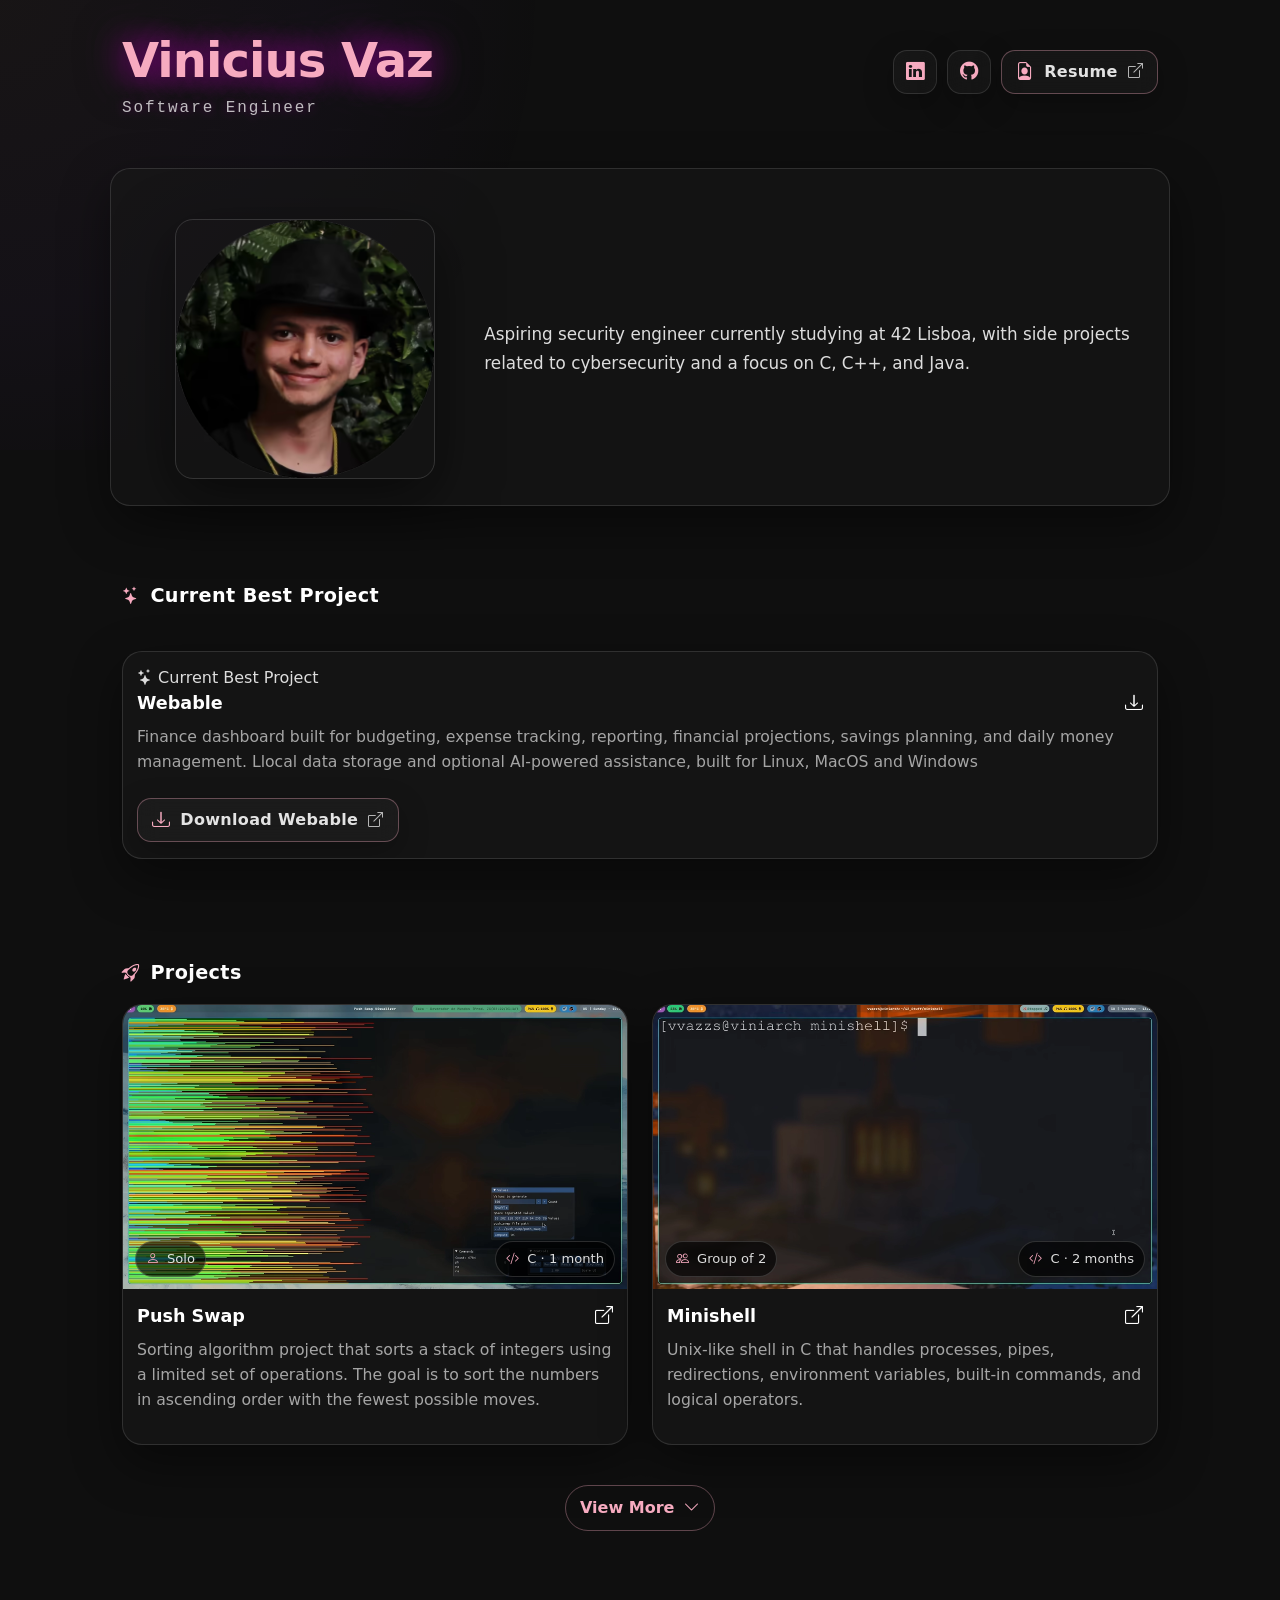
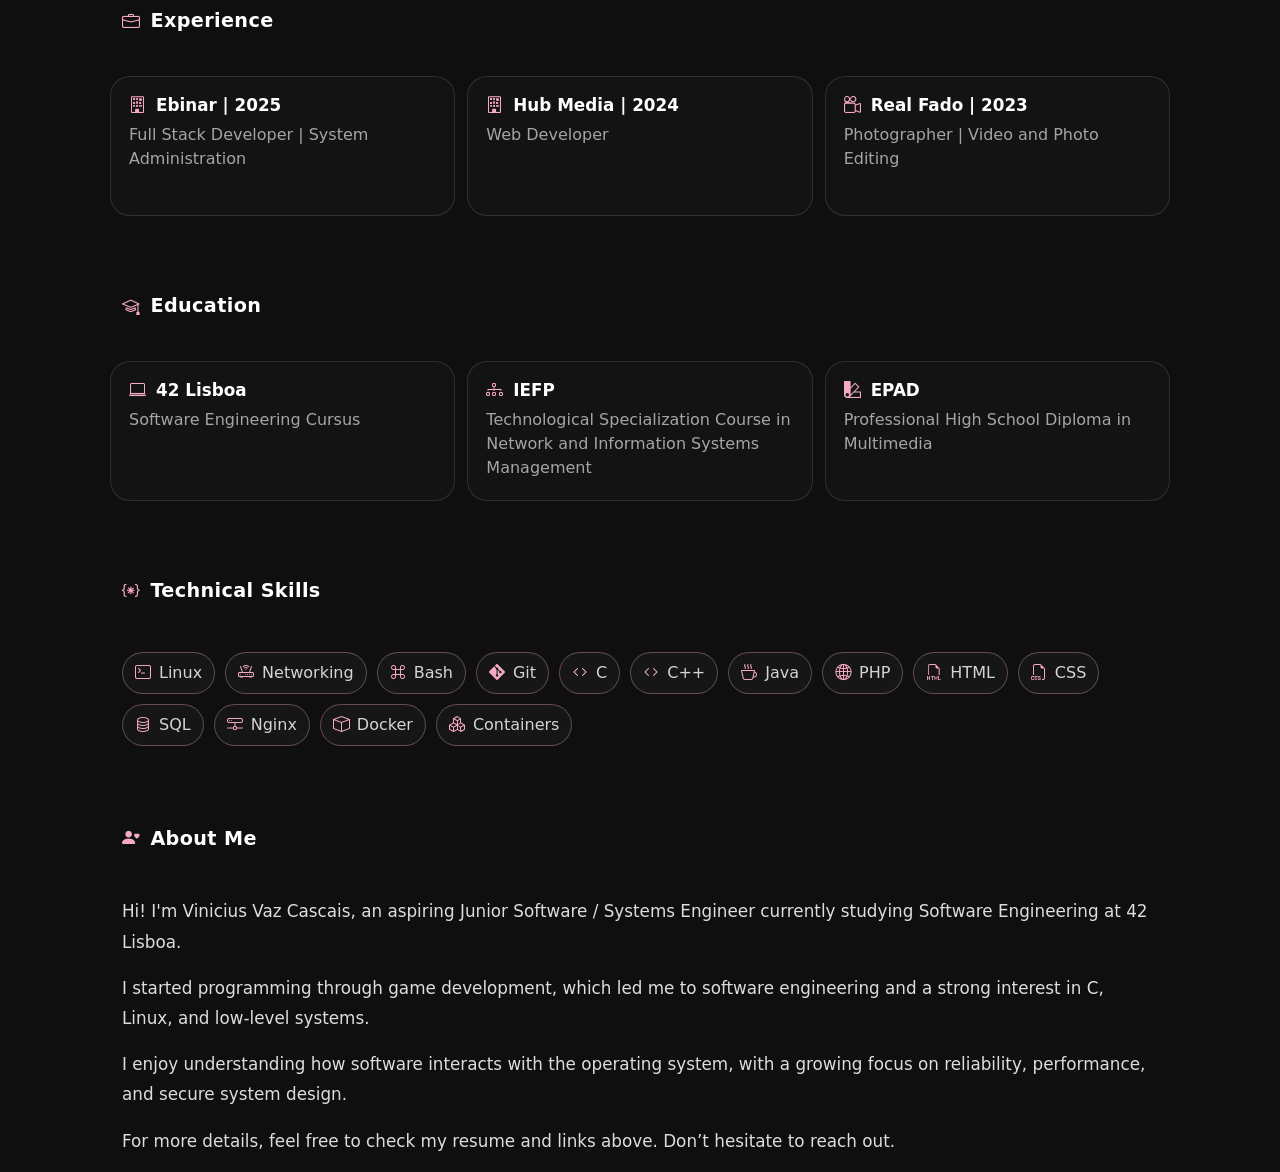
==== commit 5e8a3c5f: "update" ====
--- a/index.html
+++ b/index.html
@@ -1,240 +1,529 @@
 <!DOCTYPE html>
+
 <html lang="en">
 <head>
   <meta charset="UTF-8" />
-  <meta name="viewport" content="width=device-width, initial-scale=1.0"/>
+  <meta name="viewport" content="width=device-width, initial-scale=1.0" />
+
   <title>Vinicius Vaz | Software Engineer Portfolio</title>
-  <link href="https://cdn.jsdelivr.net/npm/bootstrap@5.1.3/dist/css/bootstrap.min.css" rel="stylesheet"/>
-  <link href="https://cdn.jsdelivr.net/npm/bootstrap-icons@1.11.3/font/bootstrap-icons.min.css" rel="stylesheet"/>
-  <link href="style.css" rel="stylesheet"/>
-  <link rel="icon" href="logo.ico" type="image/x-icon"/>
+
+  <link rel="preconnect" href="https://cdn.jsdelivr.net" crossorigin />
+
+  <link href="https://cdn.jsdelivr.net/npm/bootstrap@5.1.3/dist/css/bootstrap.min.css" rel="stylesheet" />
+  <link href="https://cdn.jsdelivr.net/npm/bootstrap-icons@1.11.3/font/bootstrap-icons.min.css" rel="stylesheet" media="print" onload="this.media='all'" />
+  <noscript><link href="https://cdn.jsdelivr.net/npm/bootstrap-icons@1.11.3/font/bootstrap-icons.min.css" rel="stylesheet" /></noscript>
+  <link href="style.css" rel="stylesheet" />
+  <link rel="icon" href="logo.ico" type="image/x-icon" />
 </head>
+
 <body>
   <div id="cursor-light"></div>
-  <div class="container page">
-    <!-- Header -->
-    <div class="row align-items-center mt-4">
-      <div class="col-md-6 text-start">
-        <div class="site-title">Vinicius Vaz</div>
-        <div class="site-subtitle">Software Engineer</div>
-      </div>
-      <div class="col-md-6">
-        <div class="socials">
-          <a class="icon-btn" href="https://www.linkedin.com/in/vinicius-vaz-02a966240/" target="_blank" rel="noreferrer" aria-label="LinkedIn">
-            <i class="bi bi-linkedin" aria-hidden="true"></i>
-          </a>
-          <a class="icon-btn" href="https://github.com/zeromeia0" target="_blank" rel="noreferrer" aria-label="GitHub">
-            <i class="bi bi-github" aria-hidden="true"></i>
-          </a>
-          <a class="resume-btn" href="Vinicius_Vaz_Cascais_Resume_2026.pdf" target="_blank" rel="noreferrer" aria-label="Resume (PDF)">
-            <i class="bi bi-file-earmark-person" aria-hidden="true"></i>
-            <span>Resume</span>
+
+  <main class="container page">
+
+<!-- Header -->
+<header class="row align-items-center mt-4">
+  <div class="col-md-6 text-start">
+    <div class="site-title">Vinicius Vaz</div>
+    <div class="site-subtitle">Software Engineer</div>
+  </div>
+
+  <div class="col-md-6">
+    <nav class="socials" aria-label="Social links">
+      <a class="icon-btn" href="https://www.linkedin.com/in/vinicius-vaz-02a966240/" target="_blank" rel="noreferrer" aria-label="LinkedIn">
+        <i class="bi bi-linkedin" aria-hidden="true"></i>
+      </a>
+
+      <a class="icon-btn" href="https://github.com/zeromeia0" target="_blank" rel="noreferrer" aria-label="GitHub">
+        <i class="bi bi-github" aria-hidden="true"></i>
+      </a>
+
+      <a class="resume-btn" href="Vinicius_Vaz_Cascais_Resume_EN.pdf" target="_blank" rel="noreferrer" aria-label="Resume PDF">
+        <i class="bi bi-file-earmark-person" aria-hidden="true"></i>
+        <span>Resume</span>
+        <i class="bi bi-box-arrow-up-right" aria-hidden="true"></i>
+      </a>
+    </nav>
+  </div>
+</header>
+
+<!-- Hero -->
+<section class="row align-items-center mt-5 hero g-4">
+  <div class="col-md-4 col-12 text-center pfp">
+    <picture>
+      <source srcset="media/pfp.avif" type="image/avif" />
+      <source srcset="media/pfp.webp" type="image/webp" />
+      <img src="pfp.png" alt="Vinicius Vaz profile picture" width="520" height="520" fetchpriority="high" decoding="async" />
+    </picture>
+  </div>
+
+  <div class="col-md-8 col-12 cover">
+    <p class="mb-0">
+      Aspiring security engineer currently studying at 42 Lisboa, with side projects related to cybersecurity and a focus on C, C++, and Java.
+    </p>
+  </div>
+</section>
+
+<!-- Current Best Project -->
+<section class="row mt-5">
+  <div class="col-12 section-title">
+    <i class="bi bi-stars" aria-hidden="true"></i>
+    Current Best Project
+  </div>
+
+  <div class="col-12 mt-4">
+<div class="col-12 mb-4">
+  <article class="cardish project-card featured-project">
+
+    <div class="project-body">
+
+      <div class="featured-badge">
+        <i class="bi bi-stars"></i>
+        Current Best Project
+      </div>
+
+      <div class="project-title">
+        <a
+          href="https://github.com/zeromeia0/webable/releases/download/Verified_Releases/Webable-Setup-1.0.0.exe"
+          target="_blank"
+          rel="noreferrer"
+        >
+          Webable
+        </a>
+
+        <a
+          href="https://github.com/zeromeia0/webable/releases/download/Verified_Releases/Webable-Setup-1.0.0.exe"
+          target="_blank"
+          rel="noreferrer"
+          aria-label="Download Webable"
+        >
+          <i class="bi bi-download"></i>
+        </a>
+      </div>
+
+      <p class="project-desc">
+        Finance dashboard built for budgeting, expense tracking,
+        reporting, financial projections, savings planning, and daily money management.
+        Llocal data storage and optional
+        AI-powered assistance, built for Linux, MacOS and Windows
+      </p>
+
+      <div class="mt-4">
+        <a
+          class="resume-btn"
+          href="https://github.com/zeromeia0/webable/releases/download/Verified_Releases/Webable-Setup-1.0.0.exe"
+          target="_blank"
+          rel="noreferrer"
+        >
+          <i class="bi bi-download"></i>
+          <span>Download Webable</span>
+          <i class="bi bi-box-arrow-up-right"></i>
+        </a>
+      </div>
+
+    </div>
+
+  </article>
+</div>
+  </div>
+</section>
+
+<!-- Projects -->
+<section class="row mt-5">
+  <div class="col-12 section-title">
+    <i class="bi bi-rocket-takeoff" aria-hidden="true"></i>
+    Projects
+  </div>
+
+  <!-- Push Swap -->
+  <div class="col-md-6 mb-4">
+    <article class="cardish project-card">
+      <div class="project-media">
+        <picture>
+          <source srcset="media/push_swap_visualizer.avif" type="image/avif" />
+          <source srcset="media/push_swap_visualizer.webp" type="image/webp" />
+          <img src="push_swap_visualizer.gif" alt="Push Swap project preview" width="960" height="540" loading="lazy" decoding="async" />
+        </picture>
+
+        <div class="project-meta">
+          <span class="project-pill">
+            <i class="bi bi-person" aria-hidden="true"></i>
+            Solo
+          </span>
+
+          <span class="project-pill">
+            <i class="bi bi-code-slash" aria-hidden="true"></i>
+            C · 1 month
+          </span>
+        </div>
+      </div>
+
+      <div class="project-body">
+        <div class="project-title">
+          <a href="https://github.com/zeromeia0/push_swap" target="_blank" rel="noreferrer">Push Swap</a>
+
+          <a href="https://github.com/zeromeia0/push_swap" target="_blank" rel="noreferrer" aria-label="Open Push Swap repository">
             <i class="bi bi-box-arrow-up-right" aria-hidden="true"></i>
           </a>
         </div>
-      </div>
-    </div>
-    <!-- Cover -->
-    <div class="row align-items-center mt-5 hero g-4">
-      <div class="col-md-4 col-12 text-center pfp">
-        <img src="pfp.png" alt="Profile Picture">
-      </div>
-      <div class="col-md-8 col-12 cover">
-        <p class="mb-0">Prospect security engineer currently studying at 42 Lisbon along with side projects related to cybersecurity, focusing on C, C++ and Java</p>
-      </div>
-    </div>
-    <!-- Projects -->
-    <div class="row mt-5">
-      <div class="col-12 section-title"><i class="bi bi-rocket-takeoff" aria-hidden="true"></i>Projects</div>
-      <!-- First 2 Projects -->
-      <div class="col-md-6 mb-4">
-        <div class="cardish project-card">
-          <div class="project-media">
-          <img src="push_swap_visualizer.gif" alt="Push Swap">
-            <div class="project-meta">
-              <span class="project-pill"><i class="bi bi-person" aria-hidden="true"></i>Solo</span>
-              <span class="project-pill"><i class="bi bi-code-slash" aria-hidden="true"></i>C · 1 month</span>
-            </div>
+
+        <p class="project-desc">
+          Sorting algorithm project that sorts a stack of integers using a limited set of operations. The goal is to sort the numbers in ascending order with the fewest possible moves.
+        </p>
+      </div>
+    </article>
+  </div>
+
+  <!-- Minishell -->
+  <div class="col-md-6 mb-4">
+    <article class="cardish project-card">
+      <div class="project-media">
+        <picture>
+          <source srcset="media/last_minishell.avif" type="image/avif" />
+          <source srcset="media/last_minishell.webp" type="image/webp" />
+          <img src="last_minishell.gif" alt="Minishell project preview" width="960" height="540" loading="lazy" decoding="async" />
+        </picture>
+
+        <div class="project-meta">
+          <span class="project-pill">
+            <i class="bi bi-people" aria-hidden="true"></i>
+            Group of 2
+          </span>
+
+          <span class="project-pill">
+            <i class="bi bi-code-slash" aria-hidden="true"></i>
+            C · 2 months
+          </span>
+        </div>
+      </div>
+
+      <div class="project-body">
+        <div class="project-title">
+          <a href="https://github.com/zeromeia0/minishell" target="_blank" rel="noreferrer">Minishell</a>
+
+          <a href="https://github.com/zeromeia0/minishell" target="_blank" rel="noreferrer" aria-label="Open Minishell repository">
+            <i class="bi bi-box-arrow-up-right" aria-hidden="true"></i>
+          </a>
+        </div>
+
+        <p class="project-desc">
+          Unix-like shell in C that handles processes, pipes, redirections, environment variables, built-in commands, and logical operators.
+        </p>
+      </div>
+    </article>
+  </div>
+
+  <!-- Hidden Projects -->
+  <div id="more-projects" class="row d-none">
+
+    <!-- Philosophers -->
+    <div class="col-md-6 mb-4">
+      <article class="cardish project-card">
+        <div class="project-media">
+          <picture>
+            <source data-srcset="media/philo.avif" type="image/avif" />
+            <source data-srcset="media/philo.webp" type="image/webp" />
+            <img data-src="philo.gif" alt="Philosophers project preview" width="960" height="540" loading="lazy" decoding="async" />
+          </picture>
+
+          <div class="project-meta">
+            <span class="project-pill">
+              <i class="bi bi-person" aria-hidden="true"></i>
+              Solo
+            </span>
+
+            <span class="project-pill">
+              <i class="bi bi-code-slash" aria-hidden="true"></i>
+              C · 2 weeks
+            </span>
           </div>
-          <div class="project-body">
-            <div class="project-title">
-              <a href="https://github.com/zeromeia0/push_swap" target="_blank" rel="noreferrer">Push Swap</a>
-              <a href="https://github.com/zeromeia0/push_swap" target="_blank" rel="noreferrer" aria-label="Open repository">
-                <i class="bi bi-box-arrow-up-right" aria-hidden="true"></i>
-              </a>
-            </div>
-            <div class="project-desc">Sorting algorithm project that sorts a stack of integers using a limited set of operations. The goal is to sort the numbers in ascending order with the fewest possible operations.</div>
+        </div>
+
+        <div class="project-body">
+          <div class="project-title">
+            <a href="https://github.com/zeromeia0/philosophers" target="_blank" rel="noreferrer">Philosophers</a>
+
+            <a href="https://github.com/zeromeia0/philosophers" target="_blank" rel="noreferrer" aria-label="Open Philosophers repository">
+              <i class="bi bi-box-arrow-up-right" aria-hidden="true"></i>
+            </a>
           </div>
-        </div>
-      </div>
-      <div class="col-md-6 mb-4">
-        <div class="cardish project-card">
-          <div class="project-media">
-          <img src="last_minishell.gif" alt="Minishell">
-            <div class="project-meta">
-              <span class="project-pill"><i class="bi bi-people" aria-hidden="true"></i>Group (2)</span>
-              <span class="project-pill"><i class="bi bi-code-slash" aria-hidden="true"></i>C · 2 months</span>
-            </div>
+
+          <p class="project-desc">
+            Multi-threaded program based on the dining philosophers problem, focused on threads, mutexes, timing, and synchronization.
+          </p>
+        </div>
+      </article>
+    </div>
+
+    <!-- So_long -->
+    <div class="col-md-6 mb-4">
+      <article class="cardish project-card">
+        <div class="project-media">
+          <picture>
+            <source data-srcset="media/so_long.avif" type="image/avif" />
+            <source data-srcset="media/so_long.webp" type="image/webp" />
+            <img data-src="so_long.gif" alt="So_long project preview" width="960" height="540" loading="lazy" decoding="async" />
+          </picture>
+
+          <div class="project-meta">
+            <span class="project-pill">
+              <i class="bi bi-person" aria-hidden="true"></i>
+              Solo
+            </span>
+
+            <span class="project-pill">
+              <i class="bi bi-code-slash" aria-hidden="true"></i>
+              C · 1 month
+            </span>
           </div>
-          <div class="project-body">
-            <div class="project-title">
-              <a href="https://github.com/zeromeia0/minishell" target="_blank" rel="noreferrer">Minishell</a>
-              <a href="https://github.com/zeromeia0/minishell" target="_blank" rel="noreferrer" aria-label="Open repository">
-                <i class="bi bi-box-arrow-up-right" aria-hidden="true"></i>
-              </a>
-            </div>
-            <div class="project-desc">Unix-like shell in C that handles processes, pipes, redirections, environment variables, built-in commands and logical operations.</div>
+        </div>
+
+        <div class="project-body">
+          <div class="project-title">
+            <a href="https://github.com/zeromeia0/so_long" target="_blank" rel="noreferrer">So_long</a>
+
+            <a href="https://github.com/zeromeia0/so_long" target="_blank" rel="noreferrer" aria-label="Open So_long repository">
+              <i class="bi bi-box-arrow-up-right" aria-hidden="true"></i>
+            </a>
           </div>
-        </div>
-      </div>
-      <!-- Hidden More Projects -->
-      <div id="more-projects" class="row" style="display: none;">
-        <div class="col-md-6 mb-4">
-          <div class="cardish project-card">
-            <div class="project-media">
-              <img src="philo.gif" alt="Philosophers">
-              <div class="project-meta">
-                <span class="project-pill"><i class="bi bi-person" aria-hidden="true"></i>Solo</span>
-                <span class="project-pill"><i class="bi bi-code-slash" aria-hidden="true"></i>C · 2 weeks</span>
-              </div>
-            </div>
-            <div class="project-body">
-              <div class="project-title">
-                <a href="https://github.com/zeromeia0/philosophers" target="_blank" rel="noreferrer">Philosophers</a>
-                <a href="https://github.com/zeromeia0/philosophers" target="_blank" rel="noreferrer" aria-label="Open repository">
-                  <i class="bi bi-box-arrow-up-right" aria-hidden="true"></i>
-                </a>
-              </div>
-              <div class="project-desc">Multi-thread program regarding the philosopher in the dinning table problem.</div>
-            </div>
+
+          <p class="project-desc">
+            Small 2D game built with the MiniLibX library, working with textures, sprites, maps, movement, and basic gameplay elements.
+          </p>
+        </div>
+      </article>
+    </div>
+
+    <!-- Inception -->
+    <div class="col-md-6 mb-4">
+      <article class="cardish project-card">
+        <div class="project-media">
+          <picture>
+            <source data-srcset="media/inception.avif" type="image/avif" />
+            <source data-srcset="media/inception.webp" type="image/webp" />
+            <img data-src="inception.gif" alt="Inception project preview" width="400" height="226" loading="lazy" decoding="async" />
+          </picture>
+
+          <div class="project-meta">
+            <span class="project-pill">
+              <i class="bi bi-person" aria-hidden="true"></i>
+              Solo
+            </span>
+
+            <span class="project-pill">
+              <i class="bi bi-boxes" aria-hidden="true"></i>
+              Docker · 3 weeks
+            </span>
           </div>
         </div>
-        <div class="col-md-6 mb-4">
-          <div class="cardish project-card">
-            <div class="project-media">
-              <img src="so_long.gif" alt="So_long">
-              <div class="project-meta">
-                <span class="project-pill"><i class="bi bi-person" aria-hidden="true"></i>Solo</span>
-                <span class="project-pill"><i class="bi bi-code-slash" aria-hidden="true"></i>C · 1 month</span>
-              </div>
-            </div>
-            <div class="project-body">
-              <div class="project-title">
-                <a href="https://github.com/zeromeia0/so_long" target="_blank" rel="noreferrer">So_long</a>
-                <a href="https://github.com/zeromeia0/so_long" target="_blank" rel="noreferrer" aria-label="Open repository">
-                  <i class="bi bi-box-arrow-up-right" aria-hidden="true"></i>
-                </a>
-              </div>
-              <div class="project-desc">Small 2D game with minilibx library working with textures, sprites, and some other gameplay elements.</div>
-            </div>
+
+        <div class="project-body">
+          <div class="project-title">
+            <a href="https://github.com/zeromeia0/Inception" target="_blank" rel="noreferrer">Inception</a>
+
+            <a href="https://github.com/zeromeia0/Inception" target="_blank" rel="noreferrer" aria-label="Open Inception repository">
+              <i class="bi bi-box-arrow-up-right" aria-hidden="true"></i>
+            </a>
           </div>
-        </div>
-      </div>
-      <!-- View More/Less Button -->
-      <div class="col-12 text-center mt-3">
-        <button id="toggle-projects-btn" class="toggle-btn">
-          <span>View More</span>
-          <i class="bi bi-chevron-down ms-1" aria-hidden="true"></i>
-        </button>
-      </div>
-    </div>
-    <!-- Work Experience -->
-    <div class="row mt-5">
-      <div class="col-12 section-title"><i class="bi bi-briefcase" aria-hidden="true"></i>Experience</div>
-    </div>
-    <div class="row mt-5 education-cards-container">
+
+          <p class="project-desc">
+            Docker-based system administration project using Nginx, WordPress, MariaDB, Docker Compose, and containerized services.
+          </p>
+        </div>
+      </article>
+    </div>
+
+  </div>
+
+  <!-- View More/Less Button -->
+  <div class="col-12 text-center mt-3">
+    <button id="toggle-projects-btn" class="toggle-btn" type="button">
+      <span>View More</span>
+      <i class="bi bi-chevron-down ms-1" aria-hidden="true"></i>
+    </button>
+  </div>
+</section>
+
+<!-- Experience -->
+<section class="row mt-5">
+  <div class="col-12 section-title">
+    <i class="bi bi-briefcase" aria-hidden="true"></i>
+    Experience
+  </div>
+
+  <div class="col-12 mt-4">
+    <div class="row education-cards-container">
       <div class="col-12 col-md-4 education-card">
-        <h3><i class="bi bi-building" aria-hidden="true"></i>Ebinar | 2025</h3>
+        <h3>
+          <i class="bi bi-building" aria-hidden="true"></i>
+          Ebinar | 2025
+        </h3>
         <p>Full Stack Developer | System Administration</p>
       </div>
+
       <div class="col-12 col-md-4 education-card">
-        <h3><i class="bi bi-building" aria-hidden="true"></i>Hub Media | 2024</h3>
+        <h3>
+          <i class="bi bi-building" aria-hidden="true"></i>
+          Hub Media | 2024
+        </h3>
         <p>Web Developer</p>
       </div>
+
       <div class="col-12 col-md-4 education-card">
-        <h3><i class="bi bi-camera-reels" aria-hidden="true"></i>Real Fado | 2023</h3>
+        <h3>
+          <i class="bi bi-camera-reels" aria-hidden="true"></i>
+          Real Fado | 2023
+        </h3>
         <p>Photographer | Video and Photo Editing</p>
       </div>
     </div>
-    
-    <!-- Education -->
-    <div class="row mt-5">
-      <div class="col-12 section-title"><i class="bi bi-mortarboard" aria-hidden="true"></i>Education</div>
-    </div>
-    <div class="row mt-5 education-cards-container">
+  </div>
+</section>
+
+<!-- Education -->
+<section class="row mt-5">
+  <div class="col-12 section-title">
+    <i class="bi bi-mortarboard" aria-hidden="true"></i>
+    Education
+  </div>
+
+  <div class="col-12 mt-4">
+    <div class="row education-cards-container">
       <div class="col-12 col-md-4 education-card">
-        <h3><i class="bi bi-laptop" aria-hidden="true"></i>42 Lisboa</h3>
+        <h3>
+          <i class="bi bi-laptop" aria-hidden="true"></i>
+          42 Lisboa
+        </h3>
         <p>Software Engineering Cursus</p>
       </div>
+
       <div class="col-12 col-md-4 education-card">
-        <h3><i class="bi bi-diagram-3" aria-hidden="true"></i>IEFP</h3>
-        <p>Technological Specialization Courses in Network and Information Systems Management</p>
-      </div>
+        <h3>
+          <i class="bi bi-diagram-3" aria-hidden="true"></i>
+          IEFP
+        </h3>
+        <p>Technological Specialization Course in Network and Information Systems Management</p>
+      </div>
+
       <div class="col-12 col-md-4 education-card">
-        <h3><i class="bi bi-palette2" aria-hidden="true"></i>EPAD</h3>
+        <h3>
+          <i class="bi bi-palette2" aria-hidden="true"></i>
+          EPAD
+        </h3>
         <p>Professional High School Diploma in Multimedia</p>
       </div>
     </div>
-    <!-- Skills -->
-    <div class="row mt-5">
-      <div class="col-12 section-title"><i class="bi bi-braces-asterisk" aria-hidden="true"></i>Technical Skills</div>
-      <div class="col-md-12">
-        <div class="skills">
-          <div class="skill-box"><i class="bi bi-terminal" aria-hidden="true"></i>Linux</div>
-          <div class="skill-box"><i class="bi bi-router" aria-hidden="true"></i>Network</div>
-          <div class="skill-box"><i class="bi bi-command" aria-hidden="true"></i>Bash</div>
-          <div class="skill-box"><i class="bi bi-git" aria-hidden="true"></i>Git</div>
-          <div class="skill-box"><i class="bi bi-code" aria-hidden="true"></i>C</div>
-          <div class="skill-box"><i class="bi bi-code" aria-hidden="true"></i>C++</div>
-          <div class="skill-box"><i class="bi bi-globe2" aria-hidden="true"></i>PHP</div>
-          <div class="skill-box"><i class="bi bi-filetype-html" aria-hidden="true"></i>HTML</div>
-          <div class="skill-box"><i class="bi bi-filetype-css" aria-hidden="true"></i>CSS</div>
-          <div class="skill-box"><i class="bi bi-database" aria-hidden="true"></i>SQL</div>
-          <div class="skill-box"><i class="bi bi-hdd-network" aria-hidden="true"></i>Nginx</div>
-          <div class="skill-box"><i class="bi bi-boxes" aria-hidden="true"></i>Containers</div>
-          <div class="skill-box"><i class="bi bi-box" aria-hidden="true"></i>Docker</div>
-        </div>
-      </div>
-    </div>
-    <!-- About Me -->
-    <div class="row mt-5 abt">
-      <div class="col-12 section-title"><i class="bi bi-person-heart" aria-hidden="true"></i>About Me</div>
-      <div class="col-12">
-        Hi! I'm Vinicius Vaz Cascais, an aspiring
-        Junior Software / Systems Engineer currently studying
-        Software Engineering at 42 Lisboa.<br><br>
-        I started programming through game development, which led me to software
-        engineering and a strong interest in C, Linux, and low-level systems.
-        I enjoy understanding how software interacts with the operating system, with a
-        growing focus on reliability, performance, and secure system design.<br><br>
-        For more details, feel free to check my resume and links above — don’t hesitate
-        to reach out.
-	</br>
-	</br>
-      </div>
-     <br>
-    </div>
-  </div>
-  <!-- JS -->
+  </div>
+</section>
+
+<!-- Skills -->
+<section class="row mt-5">
+  <div class="col-12 section-title">
+    <i class="bi bi-braces-asterisk" aria-hidden="true"></i>
+    Technical Skills
+  </div>
+
+  <div class="col-12 mt-4">
+    <div class="skills">
+      <div class="skill-box"><i class="bi bi-terminal" aria-hidden="true"></i>Linux</div>
+      <div class="skill-box"><i class="bi bi-router" aria-hidden="true"></i>Networking</div>
+      <div class="skill-box"><i class="bi bi-command" aria-hidden="true"></i>Bash</div>
+      <div class="skill-box"><i class="bi bi-git" aria-hidden="true"></i>Git</div>
+      <div class="skill-box"><i class="bi bi-code" aria-hidden="true"></i>C</div>
+      <div class="skill-box"><i class="bi bi-code" aria-hidden="true"></i>C++</div>
+      <div class="skill-box"><i class="bi bi-cup-hot" aria-hidden="true"></i>Java</div>
+      <div class="skill-box"><i class="bi bi-globe2" aria-hidden="true"></i>PHP</div>
+      <div class="skill-box"><i class="bi bi-filetype-html" aria-hidden="true"></i>HTML</div>
+      <div class="skill-box"><i class="bi bi-filetype-css" aria-hidden="true"></i>CSS</div>
+      <div class="skill-box"><i class="bi bi-database" aria-hidden="true"></i>SQL</div>
+      <div class="skill-box"><i class="bi bi-hdd-network" aria-hidden="true"></i>Nginx</div>
+      <div class="skill-box"><i class="bi bi-box" aria-hidden="true"></i>Docker</div>
+      <div class="skill-box"><i class="bi bi-boxes" aria-hidden="true"></i>Containers</div>
+    </div>
+  </div>
+</section>
+
+<!-- About Me -->
+<section class="row mt-5 abt">
+  <div class="col-12 section-title">
+    <i class="bi bi-person-heart" aria-hidden="true"></i>
+    About Me
+  </div>
+
+  <div class="col-12 mt-4">
+    <p>
+      Hi! I'm Vinicius Vaz Cascais, an aspiring Junior Software / Systems Engineer currently studying Software Engineering at 42 Lisboa.
+    </p>
+
+    <p>
+      I started programming through game development, which led me to software engineering and a strong interest in C, Linux, and low-level systems.
+    </p>
+
+    <p>
+      I enjoy understanding how software interacts with the operating system, with a growing focus on reliability, performance, and secure system design.
+    </p>
+
+    <p>
+      For more details, feel free to check my resume and links above. Don’t hesitate to reach out.
+    </p>
+  </div>
+</section>
+
+  </main>
+
+  <!-- JavaScript -->
+
   <script>
-const cursorLight = document.getElementById("cursor-light");
-// Cursor glow
-document.addEventListener("mousemove", (e) => {
-  cursorLight.style.top = `${e.clientY}px`;
-  cursorLight.style.left = `${e.clientX}px`;
-});
-// Toggle projects button
-const toggleBtn = document.getElementById('toggle-projects-btn');
-const moreProjects = document.getElementById('more-projects');
-const toggleBtnLabel = toggleBtn.querySelector('span');
-const toggleBtnIcon = toggleBtn.querySelector('i');
-let isExpanded = false;
-toggleBtn.addEventListener('click', () => {
-  isExpanded = !isExpanded;
-  moreProjects.style.display = isExpanded ? 'flex' : 'none';
-  toggleBtnLabel.textContent = isExpanded ? 'View Less' : 'View More';
-  toggleBtnIcon.className = isExpanded ? 'bi bi-chevron-up ms-1' : 'bi bi-chevron-down ms-1';
-});
+    const cursorLight = document.getElementById("cursor-light");
+
+    // Move with transform (GPU-composited, no repaint), at most once per frame
+    let cursorX = 0;
+    let cursorY = 0;
+    let cursorQueued = false;
+
+    document.addEventListener("mousemove", (event) => {
+      if (!cursorLight) return;
+
+      cursorX = event.clientX;
+      cursorY = event.clientY;
+      if (cursorQueued) return;
+
+      cursorQueued = true;
+      requestAnimationFrame(() => {
+        cursorLight.style.transform = `translate3d(${cursorX}px, ${cursorY}px, 0) translate(-50%, -50%)`;
+        cursorQueued = false;
+      });
+    }, { passive: true });
+
+    const toggleBtn = document.getElementById("toggle-projects-btn");
+    const moreProjects = document.getElementById("more-projects");
+
+    if (toggleBtn && moreProjects) {
+      const toggleBtnLabel = toggleBtn.querySelector("span");
+      const toggleBtnIcon = toggleBtn.querySelector("i");
+
+      toggleBtn.addEventListener("click", () => {
+        const isExpanded = !moreProjects.classList.contains("d-none");
+
+        // Hidden previews only start downloading the first time they are shown
+        moreProjects.querySelectorAll("[data-srcset]").forEach((el) => {
+          el.srcset = el.dataset.srcset;
+          el.removeAttribute("data-srcset");
+        });
+        moreProjects.querySelectorAll("img[data-src]").forEach((img) => {
+          img.src = img.dataset.src;
+          img.removeAttribute("data-src");
+        });
+
+        moreProjects.classList.toggle("d-none", isExpanded);
+
+        toggleBtnLabel.textContent = isExpanded ? "View More" : "View Less";
+        toggleBtnIcon.className = isExpanded
+          ? "bi bi-chevron-down ms-1"
+          : "bi bi-chevron-up ms-1";
+      });
+    }
   </script>
+
 </body>
 </html>
--- a/style.css
+++ b/style.css
@@ -54,9 +54,10 @@
   width: 100%;
   height: 100%;
   pointer-events: none;
+  /* gradient is already soft; a filter blur here forced a full-screen repaint on every mouse move */
   background: radial-gradient(circle, rgba(247, 171, 192, 0.04) 0%, rgba(168, 85, 247, 0.035) 40%, rgba(0, 0, 0, 0) 70%);
-  filter: blur(38px);
   transform: translate(-50%, -50%);
+  will-change: transform;
   z-index: 0;
 }
 
@@ -164,6 +165,7 @@
 
 .pfp img {
   width: min(260px, 100%);
+  height: auto;
   border-radius: 18px;
   border: 1px solid rgba(255, 255, 255, 0.14);
   box-shadow: 0 18px 60px rgba(0, 0, 0, 0.5);
@@ -245,10 +247,10 @@
   padding: 7px 10px;
   border-radius: 999px;
   border: 1px solid rgba(255, 255, 255, 0.16);
-  background: rgba(0, 0, 0, 0.45);
+  /* solid-ish background instead of backdrop-filter: blurring over an animation re-runs every frame */
+  background: rgba(0, 0, 0, 0.62);
   color: rgba(255, 255, 255, 0.86);
   font-size: 0.82rem;
-  backdrop-filter: blur(8px);
 }
 
 .project-pill i {
@@ -397,4 +399,97 @@
 .nf-card p {
   margin: 0;
   color: var(--muted);
-}+}
+
+.current-best-project {
+position: relative;
+display: block;
+overflow: hidden;
+padding: 2rem;
+text-decoration: none;
+color: inherit;
+border: 1px solid rgba(255, 255, 255, 0.12);
+background:
+radial-gradient(circle at top right, rgba(130, 87, 229, 0.26), transparent 34%),
+radial-gradient(circle at bottom left, rgba(0, 212, 170, 0.18), transparent 30%),
+rgba(255, 255, 255, 0.035);
+transition:
+transform 0.25s ease,
+border-color 0.25s ease,
+box-shadow 0.25s ease;
+}
+
+.current-best-project:hover {
+color: inherit;
+transform: translateY(-4px);
+border-color: rgba(130, 87, 229, 0.42);
+box-shadow: 0 24px 80px rgba(0, 0, 0, 0.35);
+}
+
+.current-best-glow {
+position: absolute;
+inset: -30%;
+background: linear-gradient(120deg, transparent, rgba(130, 87, 229, 0.13), transparent);
+transform: rotate(10deg);
+pointer-events: none;
+}
+
+.current-best-content {
+position: relative;
+z-index: 1;
+}
+
+.current-best-kicker {
+display: inline-flex;
+align-items: center;
+gap: 0.45rem;
+margin-bottom: 0.85rem;
+color: #b9a7ff;
+font-size: 0.82rem;
+font-weight: 700;
+letter-spacing: 0.08em;
+text-transform: uppercase;
+}
+
+.current-best-content h2 {
+margin-bottom: 0.8rem;
+font-size: clamp(2rem, 5vw, 3.7rem);
+font-weight: 800;
+letter-spacing: -0.05em;
+}
+
+.current-best-content p {
+max-width: 850px;
+margin-bottom: 0;
+color: rgba(255, 255, 255, 0.78);
+font-size: 1rem;
+line-height: 1.75;
+}
+
+.featured-highlights {
+display: flex;
+flex-wrap: wrap;
+gap: 0.7rem;
+margin-top: 1.35rem;
+}
+
+.current-best-action {
+display: inline-flex;
+align-items: center;
+gap: 0.55rem;
+margin-top: 1.6rem;
+padding: 0.85rem 1.15rem;
+border-radius: 999px;
+color: #fff;
+font-weight: 700;
+background: linear-gradient(135deg, #8257e5, #00d4aa);
+box-shadow: 0 12px 35px rgba(130, 87, 229, 0.28);
+}
+
+.current-best-project:hover .current-best-action i {
+transform: translateY(2px);
+}
+
+.current-best-action i {
+transition: transform 0.2s ease;
+}
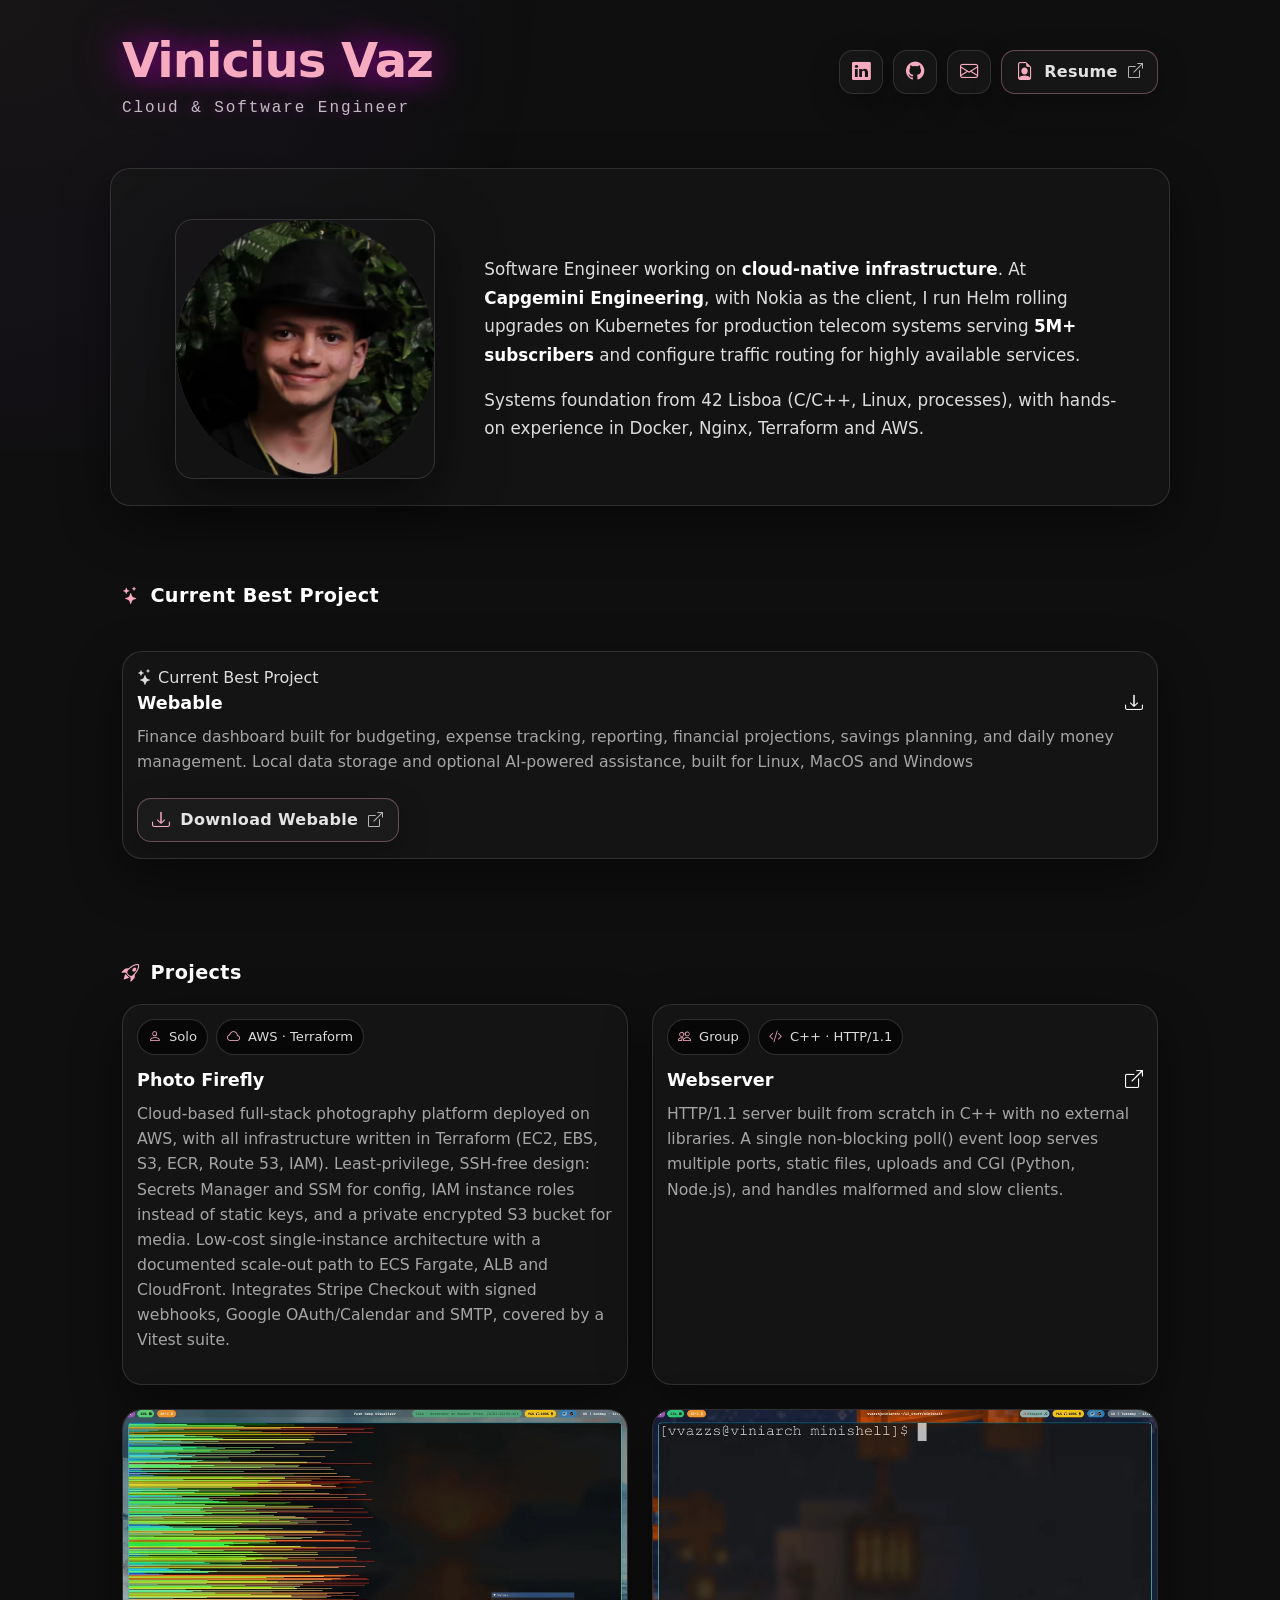
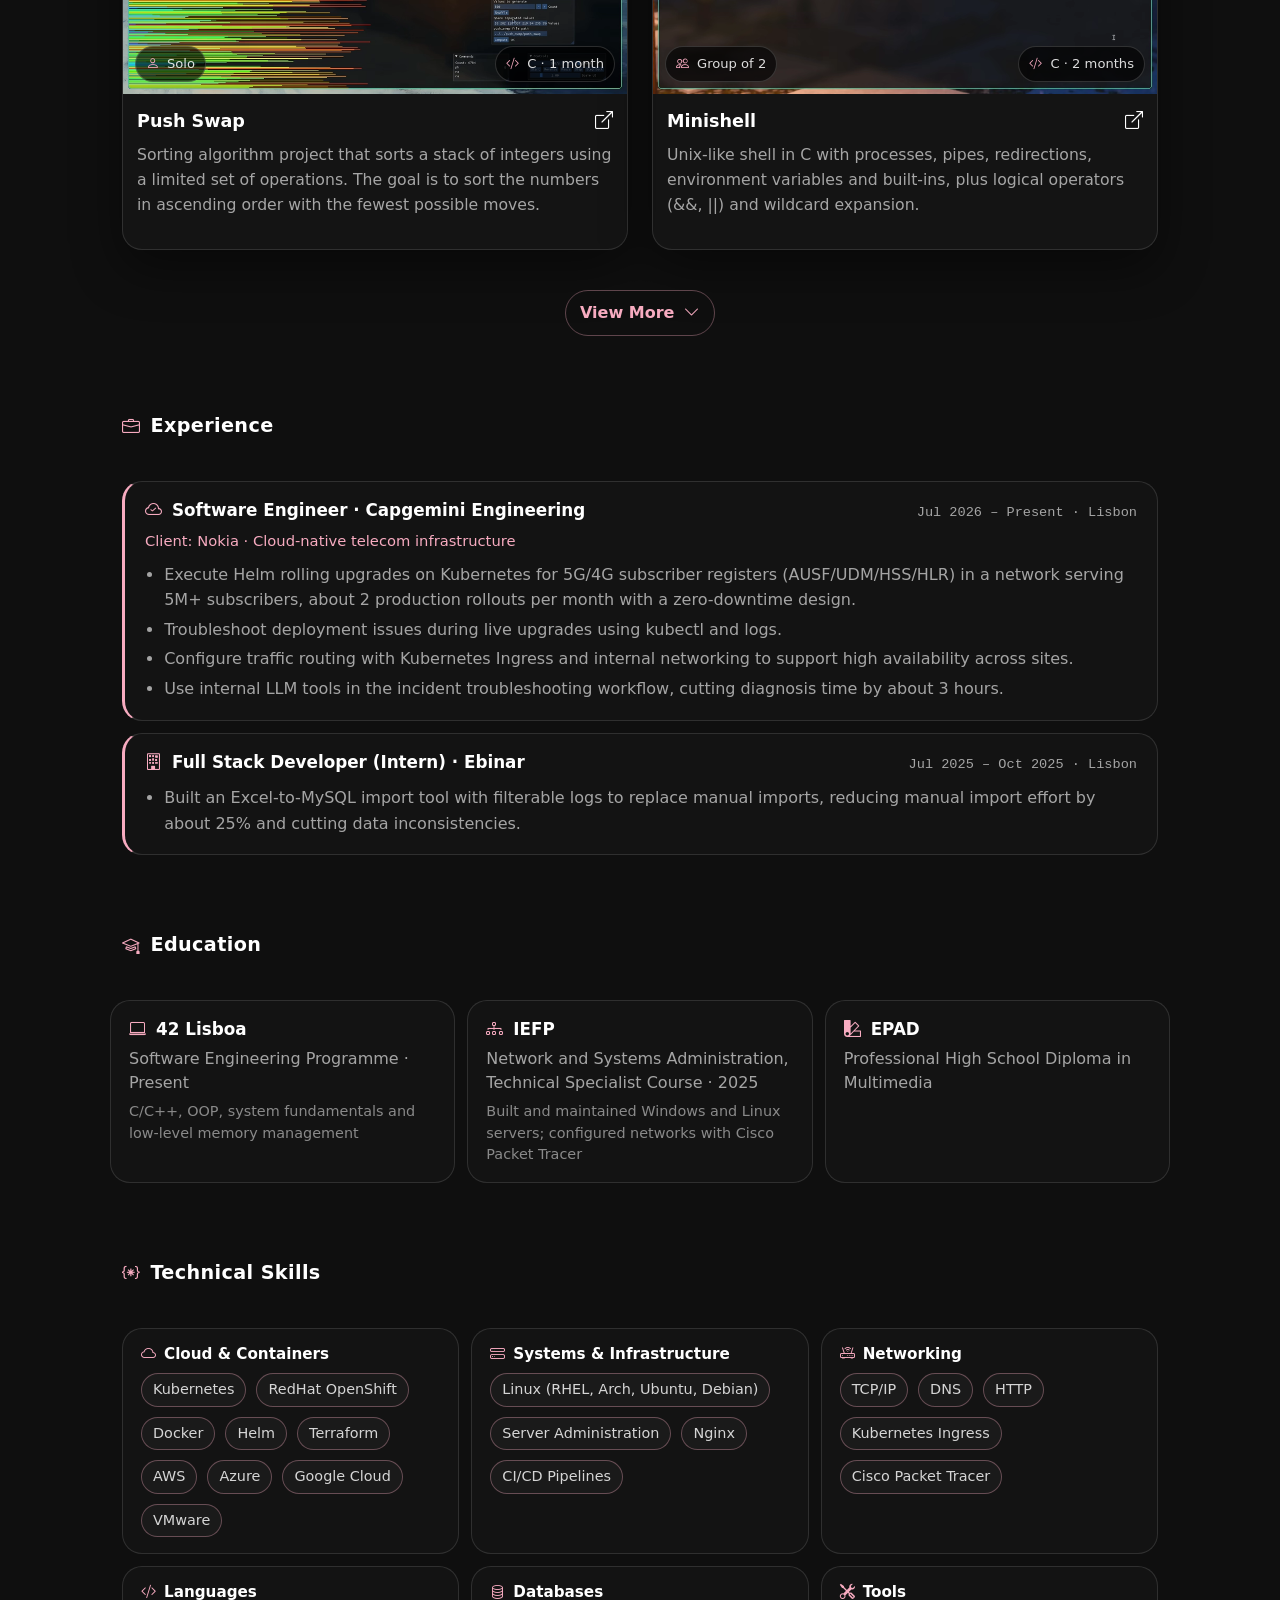
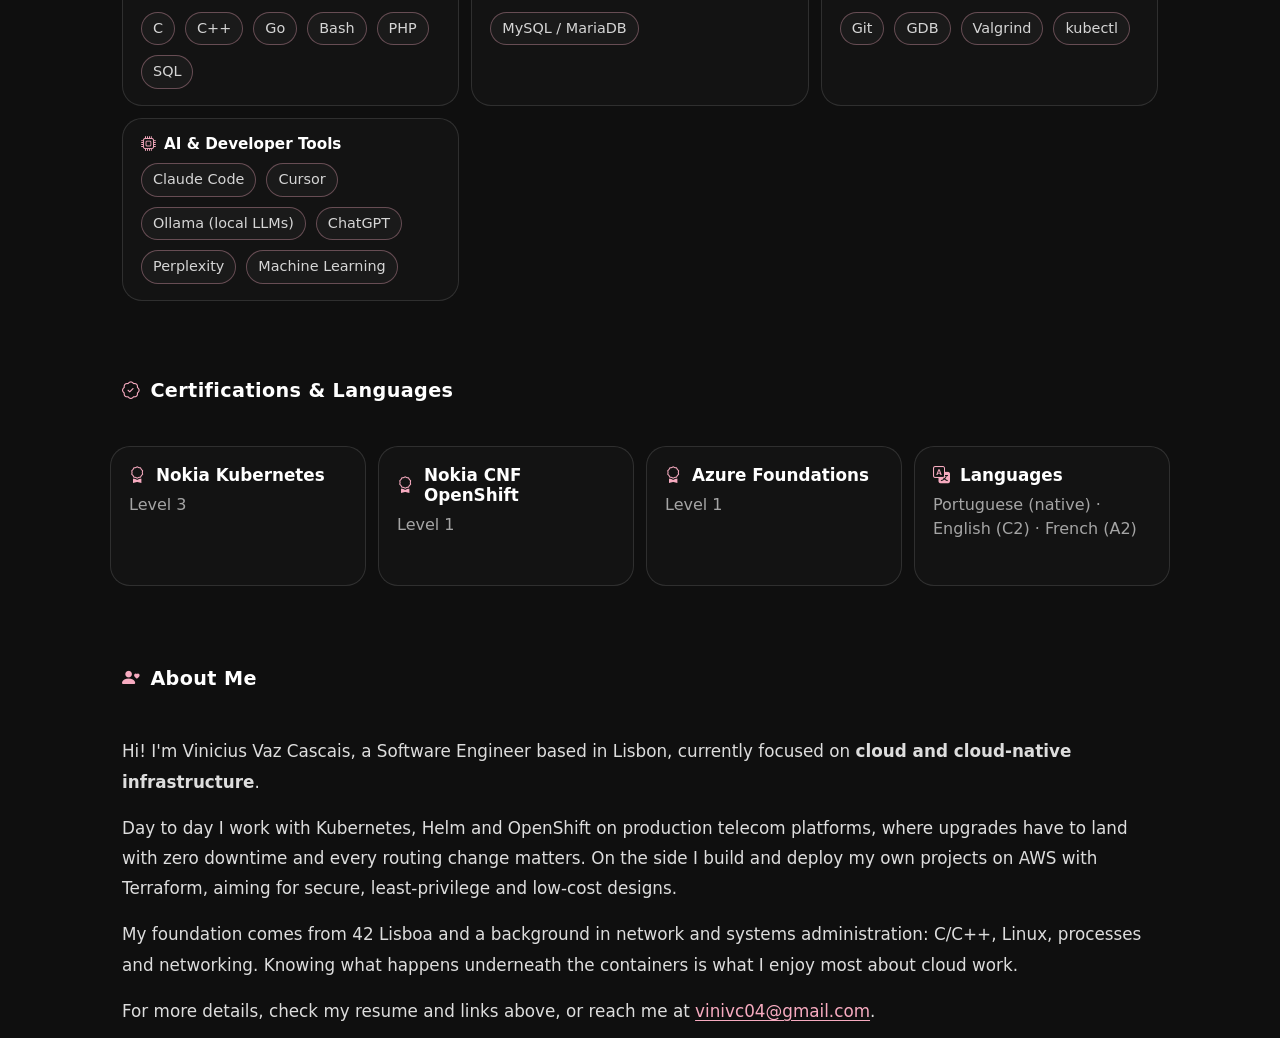
==== commit 3c1738d5: "Update portfolio content from CV with cloud focus Rewrite hero, experience, education, skills and ab" ====
--- a/index.html
+++ b/index.html
@@ -5,7 +5,8 @@
   <meta charset="UTF-8" />
   <meta name="viewport" content="width=device-width, initial-scale=1.0" />
 
-  <title>Vinicius Vaz | Software Engineer Portfolio</title>
+  <title>Vinicius Vaz | Cloud & Software Engineer</title>
+  <meta name="description" content="Vinicius Vaz Cascais: Software Engineer working on cloud-native infrastructure with Kubernetes, Helm, Terraform and AWS. Based in Lisbon." />
 
   <link rel="preconnect" href="https://cdn.jsdelivr.net" crossorigin />
 
@@ -25,7 +26,7 @@
 <header class="row align-items-center mt-4">
   <div class="col-md-6 text-start">
     <div class="site-title">Vinicius Vaz</div>
-    <div class="site-subtitle">Software Engineer</div>
+    <div class="site-subtitle">Cloud &amp; Software Engineer</div>
   </div>
 
   <div class="col-md-6">
@@ -36,6 +37,10 @@
 
       <a class="icon-btn" href="https://github.com/zeromeia0" target="_blank" rel="noreferrer" aria-label="GitHub">
         <i class="bi bi-github" aria-hidden="true"></i>
+      </a>
+
+      <a class="icon-btn" href="mailto:vinivc04@gmail.com" aria-label="Email">
+        <i class="bi bi-envelope" aria-hidden="true"></i>
       </a>
 
       <a class="resume-btn" href="Vinicius_Vaz_Cascais_Resume_EN.pdf" target="_blank" rel="noreferrer" aria-label="Resume PDF">
@@ -59,7 +64,10 @@
 
   <div class="col-md-8 col-12 cover">
     <p class="mb-0">
-      Aspiring security engineer currently studying at 42 Lisboa, with side projects related to cybersecurity and a focus on C, C++, and Java.
+      Software Engineer working on <strong>cloud-native infrastructure</strong>. At <strong>Capgemini Engineering</strong>, with Nokia as the client, I run Helm rolling upgrades on Kubernetes for production telecom systems serving <strong>5M+ subscribers</strong> and configure traffic routing for highly available services.
+    </p>
+    <p class="mb-0 mt-3">
+      Systems foundation from 42 Lisboa (C/C++, Linux, processes), with hands-on experience in Docker, Nginx, Terraform and AWS.
     </p>
   </div>
 </section>
@@ -104,7 +112,7 @@
       <p class="project-desc">
         Finance dashboard built for budgeting, expense tracking,
         reporting, financial projections, savings planning, and daily money management.
-        Llocal data storage and optional
+        Local data storage and optional
         AI-powered assistance, built for Linux, MacOS and Windows
       </p>
 
@@ -135,6 +143,53 @@
     Projects
   </div>
 
+  <!-- Photo Firefly -->
+  <div class="col-md-6 mb-4">
+    <article class="cardish project-card text-card">
+      <div class="project-body">
+        <div class="project-meta-inline">
+          <span class="project-pill"><i class="bi bi-person" aria-hidden="true"></i>Solo</span>
+          <span class="project-pill"><i class="bi bi-cloud" aria-hidden="true"></i>AWS · Terraform</span>
+        </div>
+
+        <div class="project-title">
+          <span>Photo Firefly</span>
+        </div>
+
+        <p class="project-desc">
+          Cloud-based full-stack photography platform deployed on AWS, with all infrastructure written in Terraform (EC2, EBS, S3, ECR, Route 53, IAM).
+          Least-privilege, SSH-free design: Secrets Manager and SSM for config, IAM instance roles instead of static keys, and a private encrypted S3 bucket for media.
+          Low-cost single-instance architecture with a documented scale-out path to ECS Fargate, ALB and CloudFront.
+          Integrates Stripe Checkout with signed webhooks, Google OAuth/Calendar and SMTP, covered by a Vitest suite.
+        </p>
+      </div>
+    </article>
+  </div>
+
+  <!-- Webserver -->
+  <div class="col-md-6 mb-4">
+    <article class="cardish project-card text-card">
+      <div class="project-body">
+        <div class="project-meta-inline">
+          <span class="project-pill"><i class="bi bi-people" aria-hidden="true"></i>Group</span>
+          <span class="project-pill"><i class="bi bi-code-slash" aria-hidden="true"></i>C++ · HTTP/1.1</span>
+        </div>
+
+        <div class="project-title">
+          <a href="https://github.com/zeromeia0/webserver" target="_blank" rel="noreferrer">Webserver</a>
+
+          <a href="https://github.com/zeromeia0/webserver" target="_blank" rel="noreferrer" aria-label="Open Webserver repository">
+            <i class="bi bi-box-arrow-up-right" aria-hidden="true"></i>
+          </a>
+        </div>
+
+        <p class="project-desc">
+          HTTP/1.1 server built from scratch in C++ with no external libraries. A single non-blocking poll() event loop serves multiple ports, static files, uploads and CGI (Python, Node.js), and handles malformed and slow clients.
+        </p>
+      </div>
+    </article>
+  </div>
+
   <!-- Push Swap -->
   <div class="col-md-6 mb-4">
     <article class="cardish project-card">
@@ -207,7 +262,7 @@
         </div>
 
         <p class="project-desc">
-          Unix-like shell in C that handles processes, pipes, redirections, environment variables, built-in commands, and logical operators.
+          Unix-like shell in C with processes, pipes, redirections, environment variables and built-ins, plus logical operators (&amp;&amp;, ||) and wildcard expansion.
         </p>
       </div>
     </article>
@@ -327,7 +382,7 @@
           </div>
 
           <p class="project-desc">
-            Docker-based system administration project using Nginx, WordPress, MariaDB, Docker Compose, and containerized services.
+            Multi-container infrastructure designed and deployed with Docker and Docker Compose: Nginx (TLS), WordPress and MariaDB, each in its own container.
           </p>
         </div>
       </article>
@@ -352,30 +407,30 @@
   </div>
 
   <div class="col-12 mt-4">
-    <div class="row education-cards-container">
-      <div class="col-12 col-md-4 education-card">
-        <h3>
-          <i class="bi bi-building" aria-hidden="true"></i>
-          Ebinar | 2025
-        </h3>
-        <p>Full Stack Developer | System Administration</p>
-      </div>
-
-      <div class="col-12 col-md-4 education-card">
-        <h3>
-          <i class="bi bi-building" aria-hidden="true"></i>
-          Hub Media | 2024
-        </h3>
-        <p>Web Developer</p>
-      </div>
-
-      <div class="col-12 col-md-4 education-card">
-        <h3>
-          <i class="bi bi-camera-reels" aria-hidden="true"></i>
-          Real Fado | 2023
-        </h3>
-        <p>Photographer | Video and Photo Editing</p>
-      </div>
+    <div class="timeline">
+      <article class="timeline-item">
+        <div class="timeline-head">
+          <h3><i class="bi bi-cloud-check" aria-hidden="true"></i>Software Engineer · Capgemini Engineering</h3>
+          <span class="timeline-date">Jul 2026 – Present · Lisbon</span>
+        </div>
+        <p class="timeline-sub">Client: Nokia · Cloud-native telecom infrastructure</p>
+        <ul>
+          <li>Execute Helm rolling upgrades on Kubernetes for 5G/4G subscriber registers (AUSF/UDM/HSS/HLR) in a network serving 5M+ subscribers, about 2 production rollouts per month with a zero-downtime design.</li>
+          <li>Troubleshoot deployment issues during live upgrades using kubectl and logs.</li>
+          <li>Configure traffic routing with Kubernetes Ingress and internal networking to support high availability across sites.</li>
+          <li>Use internal LLM tools in the incident troubleshooting workflow, cutting diagnosis time by about 3 hours.</li>
+        </ul>
+      </article>
+
+      <article class="timeline-item">
+        <div class="timeline-head">
+          <h3><i class="bi bi-building" aria-hidden="true"></i>Full Stack Developer (Intern) · Ebinar</h3>
+          <span class="timeline-date">Jul 2025 – Oct 2025 · Lisbon</span>
+        </div>
+        <ul>
+          <li>Built an Excel-to-MySQL import tool with filterable logs to replace manual imports, reducing manual import effort by about 25% and cutting data inconsistencies.</li>
+        </ul>
+      </article>
     </div>
   </div>
 </section>
@@ -394,7 +449,8 @@
           <i class="bi bi-laptop" aria-hidden="true"></i>
           42 Lisboa
         </h3>
-        <p>Software Engineering Cursus</p>
+        <p>Software Engineering Programme · Present</p>
+        <p class="small-note">C/C++, OOP, system fundamentals and low-level memory management</p>
       </div>
 
       <div class="col-12 col-md-4 education-card">
@@ -402,7 +458,8 @@
           <i class="bi bi-diagram-3" aria-hidden="true"></i>
           IEFP
         </h3>
-        <p>Technological Specialization Course in Network and Information Systems Management</p>
+        <p>Network and Systems Administration, Technical Specialist Course · 2025</p>
+        <p class="small-note">Built and maintained Windows and Linux servers; configured networks with Cisco Packet Tracer</p>
       </div>
 
       <div class="col-12 col-md-4 education-card">
@@ -424,21 +481,109 @@
   </div>
 
   <div class="col-12 mt-4">
-    <div class="skills">
-      <div class="skill-box"><i class="bi bi-terminal" aria-hidden="true"></i>Linux</div>
-      <div class="skill-box"><i class="bi bi-router" aria-hidden="true"></i>Networking</div>
-      <div class="skill-box"><i class="bi bi-command" aria-hidden="true"></i>Bash</div>
-      <div class="skill-box"><i class="bi bi-git" aria-hidden="true"></i>Git</div>
-      <div class="skill-box"><i class="bi bi-code" aria-hidden="true"></i>C</div>
-      <div class="skill-box"><i class="bi bi-code" aria-hidden="true"></i>C++</div>
-      <div class="skill-box"><i class="bi bi-cup-hot" aria-hidden="true"></i>Java</div>
-      <div class="skill-box"><i class="bi bi-globe2" aria-hidden="true"></i>PHP</div>
-      <div class="skill-box"><i class="bi bi-filetype-html" aria-hidden="true"></i>HTML</div>
-      <div class="skill-box"><i class="bi bi-filetype-css" aria-hidden="true"></i>CSS</div>
-      <div class="skill-box"><i class="bi bi-database" aria-hidden="true"></i>SQL</div>
-      <div class="skill-box"><i class="bi bi-hdd-network" aria-hidden="true"></i>Nginx</div>
-      <div class="skill-box"><i class="bi bi-box" aria-hidden="true"></i>Docker</div>
-      <div class="skill-box"><i class="bi bi-boxes" aria-hidden="true"></i>Containers</div>
+    <div class="skill-groups">
+      <div class="skill-group">
+        <h3><i class="bi bi-cloud" aria-hidden="true"></i>Cloud &amp; Containers</h3>
+        <div class="skills">
+          <span class="skill-box">Kubernetes</span>
+          <span class="skill-box">RedHat OpenShift</span>
+          <span class="skill-box">Docker</span>
+          <span class="skill-box">Helm</span>
+          <span class="skill-box">Terraform</span>
+          <span class="skill-box">AWS</span>
+          <span class="skill-box">Azure</span>
+          <span class="skill-box">Google Cloud</span>
+          <span class="skill-box">VMware</span>
+        </div>
+      </div>
+      <div class="skill-group">
+        <h3><i class="bi bi-hdd-stack" aria-hidden="true"></i>Systems &amp; Infrastructure</h3>
+        <div class="skills">
+          <span class="skill-box">Linux (RHEL, Arch, Ubuntu, Debian)</span>
+          <span class="skill-box">Server Administration</span>
+          <span class="skill-box">Nginx</span>
+          <span class="skill-box">CI/CD Pipelines</span>
+        </div>
+      </div>
+      <div class="skill-group">
+        <h3><i class="bi bi-router" aria-hidden="true"></i>Networking</h3>
+        <div class="skills">
+          <span class="skill-box">TCP/IP</span>
+          <span class="skill-box">DNS</span>
+          <span class="skill-box">HTTP</span>
+          <span class="skill-box">Kubernetes Ingress</span>
+          <span class="skill-box">Cisco Packet Tracer</span>
+        </div>
+      </div>
+      <div class="skill-group">
+        <h3><i class="bi bi-code-slash" aria-hidden="true"></i>Languages</h3>
+        <div class="skills">
+          <span class="skill-box">C</span>
+          <span class="skill-box">C++</span>
+          <span class="skill-box">Go</span>
+          <span class="skill-box">Bash</span>
+          <span class="skill-box">PHP</span>
+          <span class="skill-box">SQL</span>
+        </div>
+      </div>
+      <div class="skill-group">
+        <h3><i class="bi bi-database" aria-hidden="true"></i>Databases</h3>
+        <div class="skills">
+          <span class="skill-box">MySQL / MariaDB</span>
+        </div>
+      </div>
+      <div class="skill-group">
+        <h3><i class="bi bi-tools" aria-hidden="true"></i>Tools</h3>
+        <div class="skills">
+          <span class="skill-box">Git</span>
+          <span class="skill-box">GDB</span>
+          <span class="skill-box">Valgrind</span>
+          <span class="skill-box">kubectl</span>
+        </div>
+      </div>
+      <div class="skill-group">
+        <h3><i class="bi bi-cpu" aria-hidden="true"></i>AI &amp; Developer Tools</h3>
+        <div class="skills">
+          <span class="skill-box">Claude Code</span>
+          <span class="skill-box">Cursor</span>
+          <span class="skill-box">Ollama (local LLMs)</span>
+          <span class="skill-box">ChatGPT</span>
+          <span class="skill-box">Perplexity</span>
+          <span class="skill-box">Machine Learning</span>
+        </div>
+      </div>
+    </div>
+  </div>
+</section>
+
+<!-- Certifications & Languages -->
+<section class="row mt-5">
+  <div class="col-12 section-title">
+    <i class="bi bi-patch-check" aria-hidden="true"></i>
+    Certifications &amp; Languages
+  </div>
+
+  <div class="col-12 mt-4">
+    <div class="row education-cards-container">
+      <div class="col-12 col-md-4 education-card">
+        <h3><i class="bi bi-award" aria-hidden="true"></i>Nokia Kubernetes</h3>
+        <p>Level 3</p>
+      </div>
+
+      <div class="col-12 col-md-4 education-card">
+        <h3><i class="bi bi-award" aria-hidden="true"></i>Nokia CNF OpenShift</h3>
+        <p>Level 1</p>
+      </div>
+
+      <div class="col-12 col-md-4 education-card">
+        <h3><i class="bi bi-award" aria-hidden="true"></i>Azure Foundations</h3>
+        <p>Level 1</p>
+      </div>
+
+      <div class="col-12 col-md-4 education-card">
+        <h3><i class="bi bi-translate" aria-hidden="true"></i>Languages</h3>
+        <p>Portuguese (native) · English (C2) · French (A2)</p>
+      </div>
     </div>
   </div>
 </section>
@@ -452,19 +597,19 @@
 
   <div class="col-12 mt-4">
     <p>
-      Hi! I'm Vinicius Vaz Cascais, an aspiring Junior Software / Systems Engineer currently studying Software Engineering at 42 Lisboa.
+      Hi! I'm Vinicius Vaz Cascais, a Software Engineer based in Lisbon, currently focused on <strong>cloud and cloud-native infrastructure</strong>.
     </p>
 
     <p>
-      I started programming through game development, which led me to software engineering and a strong interest in C, Linux, and low-level systems.
+      Day to day I work with Kubernetes, Helm and OpenShift on production telecom platforms, where upgrades have to land with zero downtime and every routing change matters. On the side I build and deploy my own projects on AWS with Terraform, aiming for secure, least-privilege and low-cost designs.
     </p>
 
     <p>
-      I enjoy understanding how software interacts with the operating system, with a growing focus on reliability, performance, and secure system design.
+      My foundation comes from 42 Lisboa and a background in network and systems administration: C/C++, Linux, processes and networking. Knowing what happens underneath the containers is what I enjoy most about cloud work.
     </p>
 
     <p>
-      For more details, feel free to check my resume and links above. Don’t hesitate to reach out.
+      For more details, check my resume and links above, or reach me at <a class="text-link" href="mailto:vinivc04@gmail.com">vinivc04@gmail.com</a>.
     </p>
   </div>
 </section>
--- a/style.css
+++ b/style.css
@@ -493,3 +493,128 @@
 .current-best-action i {
 transition: transform 0.2s ease;
 }
+
+/* text-only project cards */
+.project-meta-inline {
+  display: flex;
+  flex-wrap: wrap;
+  gap: 8px;
+  margin-bottom: 12px;
+}
+
+.project-title > span {
+  font-size: 1.1rem;
+  font-weight: 800;
+  color: white;
+}
+
+/* experience timeline */
+.timeline {
+  display: flex;
+  flex-direction: column;
+  gap: 12px;
+}
+
+.timeline-item {
+  padding: 18px 20px;
+  border-radius: var(--radius-lg);
+  border: 1px solid var(--border);
+  border-left: 3px solid var(--accent);
+  background: rgba(24, 24, 24, 0.55);
+}
+
+.timeline-head {
+  display: flex;
+  flex-wrap: wrap;
+  justify-content: space-between;
+  align-items: baseline;
+  gap: 4px 16px;
+}
+
+.timeline-head h3 {
+  font-size: 1.05rem;
+  font-weight: 900;
+  color: white;
+  margin: 0;
+  display: flex;
+  align-items: center;
+  gap: 10px;
+}
+
+.timeline-head h3 i {
+  color: var(--accent);
+}
+
+.timeline-date {
+  font-family: ui-monospace, SFMono-Regular, Menlo, Monaco, Consolas, monospace;
+  font-size: 0.85rem;
+  color: var(--muted);
+}
+
+.timeline-sub {
+  margin: 6px 0 0;
+  color: var(--accent);
+  font-size: 0.92rem;
+}
+
+.timeline-item ul {
+  margin: 10px 0 0;
+  padding-left: 1.2rem;
+  color: var(--muted);
+  line-height: 1.6;
+}
+
+.timeline-item li + li {
+  margin-top: 4px;
+}
+
+.small-note {
+  margin-top: 6px !important;
+  font-size: 0.9rem;
+  color: rgba(255, 255, 255, 0.5) !important;
+}
+
+/* grouped skills */
+.skill-groups {
+  display: grid;
+  grid-template-columns: repeat(auto-fit, minmax(300px, 1fr));
+  gap: 12px;
+}
+
+.skill-group {
+  padding: 16px 18px;
+  border-radius: var(--radius-lg);
+  border: 1px solid var(--border);
+  background: rgba(24, 24, 24, 0.55);
+}
+
+.skill-group h3 {
+  font-size: 0.95rem;
+  font-weight: 800;
+  color: white;
+  margin-bottom: 10px;
+  display: flex;
+  align-items: center;
+  gap: 8px;
+}
+
+.skill-group h3 i {
+  color: var(--accent);
+}
+
+.skill-group .skill-box {
+  padding: 5px 11px;
+  font-size: 0.9rem;
+}
+
+.text-link {
+  color: var(--accent);
+  text-decoration: underline;
+  text-underline-offset: 3px;
+}
+
+@media (max-width: 400px) {
+  .skill-groups {
+    grid-template-columns: 1fr;
+  }
+}
